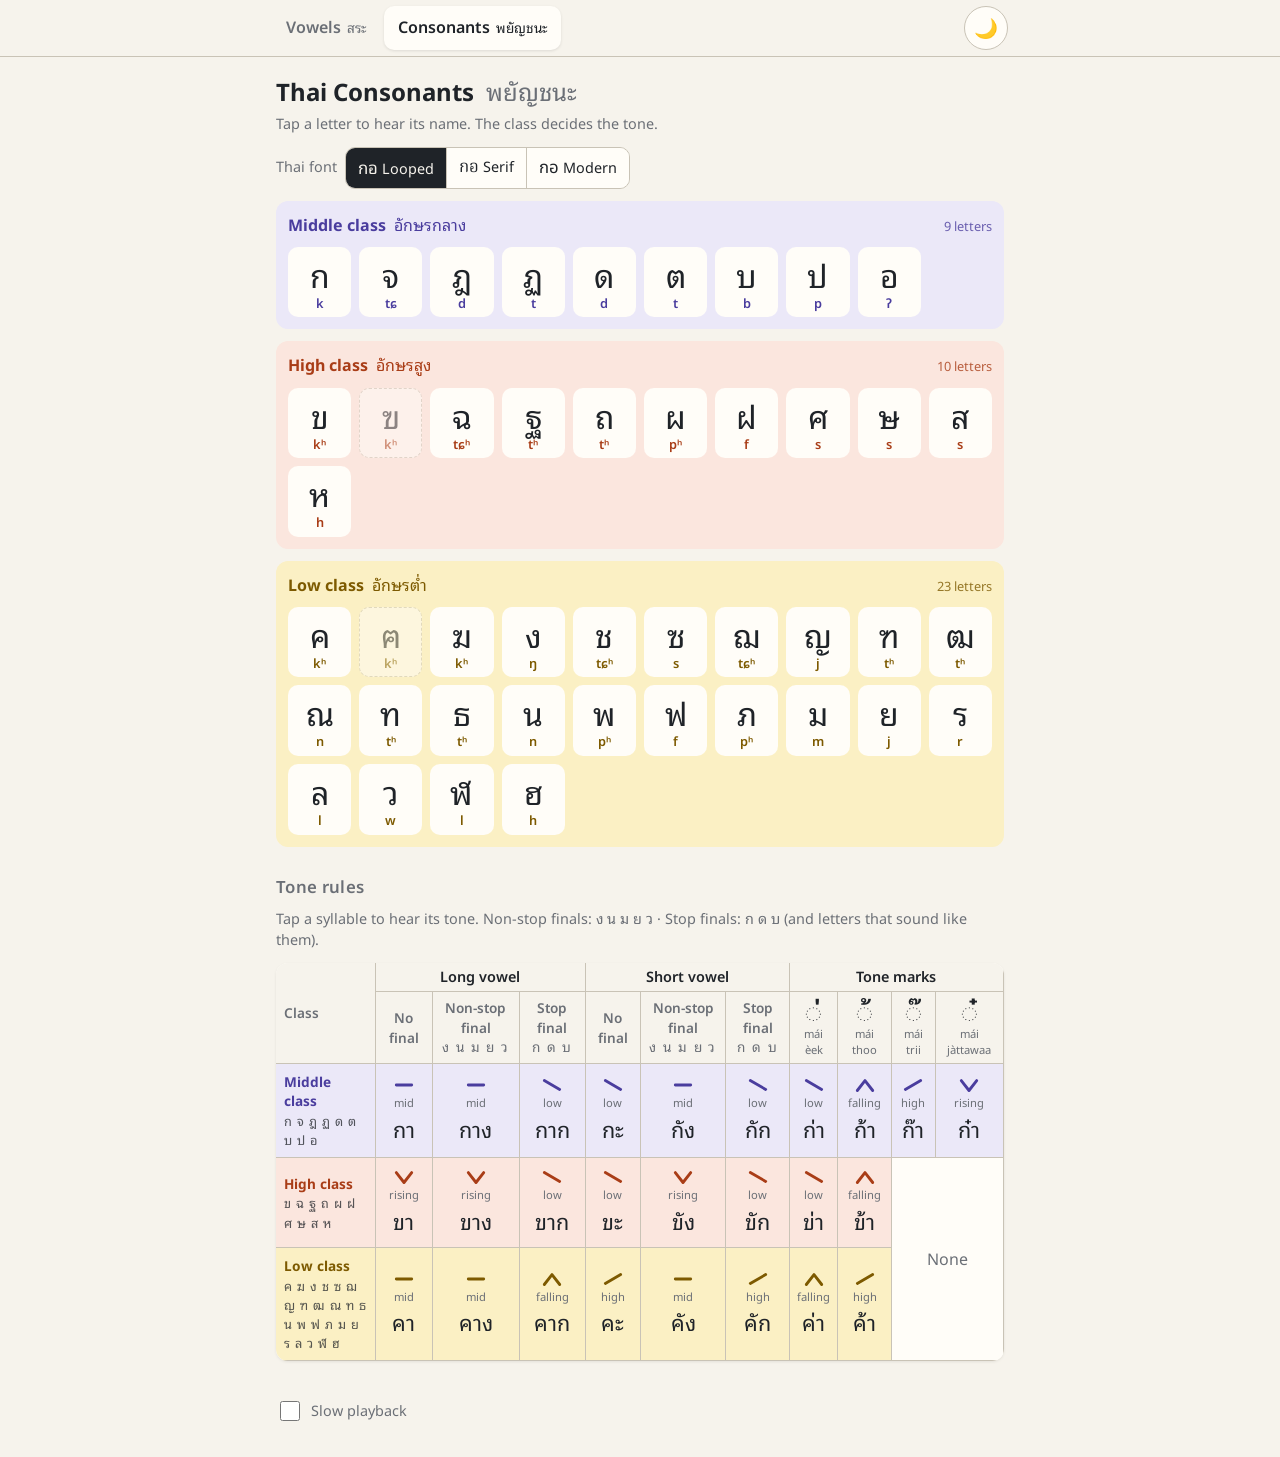
==== consonants.html @ f2b507b1 "Add consonants page with tone rules and a navbar between pages Consonants grouped by class with init" ====
<!doctype html>
<html lang="en">
<head>
  <meta charset="utf-8">
  <meta name="viewport" content="width=device-width, initial-scale=1, viewport-fit=cover">
  <title>Thai Consonants</title>
  <meta name="description" content="Thai consonants by class, with tone rules and audio">
  <meta name="theme-color" content="#f6f3ec" media="(prefers-color-scheme: light)">
  <meta name="theme-color" content="#16181c" media="(prefers-color-scheme: dark)">
  <link rel="manifest" href="manifest.json">
  <link rel="icon" href="icon.svg" type="image/svg+xml">
  <link rel="apple-touch-icon" href="icon.svg">
  <link rel="preconnect" href="https://fonts.googleapis.com">
  <link rel="preconnect" href="https://fonts.gstatic.com" crossorigin>
  <link href="https://fonts.googleapis.com/css2?family=Noto+Sans:wght@400;600&family=Noto+Sans+Thai:wght@400;600&family=Noto+Sans+Thai+Looped:wght@400;600&family=Noto+Serif+Thai:wght@400;600&display=swap" rel="stylesheet">
  <link rel="stylesheet" href="styles.css">
  <script>
    // Apply a saved theme before first paint to avoid a flash.
    try {
      const t = localStorage.getItem('theme'); if (t) document.documentElement.dataset.theme = t;
      const f = localStorage.getItem('thaiFont'); if (f) document.documentElement.dataset.thaiFont = f;
    } catch (e) {}
  </script>
</head>
<body>
  <nav class="topnav" aria-label="Sections">
    <div class="topnav-inner">
      <a class="tab" href="./">Vowels <span class="thai">สระ</span></a>
      <a class="tab" href="consonants.html" aria-current="page">Consonants <span class="thai">พยัญชนะ</span></a>
      <button type="button" id="theme-toggle" class="theme-toggle" aria-label="Toggle dark mode"></button>
    </div>
  </nav>
  <main>
    <header>
      <h1>Thai Consonants <span class="thai">พยัญชนะ</span></h1>
      <p class="hint">Tap a letter to hear its name. The class decides the tone.</p>
      <div class="font-picker">
        <span id="font-label">Thai font</span>
        <div class="segmented" role="group" aria-labelledby="font-label">
          <button type="button" data-font="looped" style="--sample-font: 'Noto Sans Thai Looped'"><span class="sample" lang="th">กอ</span>Looped</button>
          <button type="button" data-font="looped-serif" style="--sample-font: 'Noto Serif Thai'"><span class="sample" lang="th">กอ</span>Serif</button>
          <button type="button" data-font="modern" style="--sample-font: 'Noto Sans Thai'"><span class="sample" lang="th">กอ</span>Modern</button>
        </div>
      </div>
    </header>

    <section aria-labelledby="classes-h">
      <h2 id="classes-h" class="visually-hidden">Consonants by class</h2>
      <div id="classes"></div>
      <div id="letter-detail" class="detail detail-sticky" aria-live="polite" hidden></div>
    </section>

    <section aria-labelledby="tones-h">
      <h2 id="tones-h">Tone rules</h2>
      <p class="hint">Tap a syllable to hear its tone. Non-stop finals: ง น ม ย ว · Stop finals: ก ด บ (and letters that sound like them).</p>
      <div class="table-scroll">
        <table id="tone-table" class="tone-table"></table>
      </div>
      <div id="tone-detail" class="detail detail-sticky" aria-live="polite" hidden></div>
    </section>

    <footer>
      <label class="slow-toggle"><input type="checkbox" id="slow"> Slow playback</label>
    </footer>
  </main>

  <script src="consonants-data.js"></script>
  <script src="common.js"></script>
  <script src="consonants.js"></script>
</body>
</html>
---- styles.css ----
:root {
  --bg: #f6f3ec;
  --surface: #fffdf8;
  --ink: #1f2328;
  --muted: #6b6f76;
  --line: #2b2f36;
  --grid: #c9c3b6;
  --short: #2563eb;
  --short-bg: #eaf0fe;
  --long: #c2410c;
  --long-bg: #fdeee6;
  --focus: #7c3aed;
  --mid-bg: #ebe8f8;
  --mid-ink: #4a3d9e;
  --high-bg: #fbe6de;
  --high-ink: #a93d17;
  --low-bg: #fbf0c4;
  --low-ink: #7d5a00;
  --radius: 12px;
  --thai-font: "Noto Sans Thai Looped";
  color-scheme: light;
}
@media (prefers-color-scheme: dark) {
  :root:not([data-theme="light"]) {
    --bg: #16181c;
    --surface: #1f2228;
    --ink: #e8e6e1;
    --muted: #9aa0a8;
    --line: #d6d2c8;
    --grid: #4a4e56;
    --short: #7aa2ff;
    --short-bg: #1d2a47;
    --long: #ff9a66;
    --long-bg: #45281a;
    --focus: #b794ff;
    --mid-bg: #29254a;
    --mid-ink: #b9afff;
    --high-bg: #44261c;
    --high-ink: #ffa47f;
    --low-bg: #3b3317;
    --low-ink: #f0c94e;
    color-scheme: dark;
  }
}
:root[data-theme="dark"] {
  --bg: #16181c;
  --surface: #1f2228;
  --ink: #e8e6e1;
  --muted: #9aa0a8;
  --line: #d6d2c8;
  --grid: #4a4e56;
  --short: #7aa2ff;
  --short-bg: #1d2a47;
  --long: #ff9a66;
  --long-bg: #45281a;
  --focus: #b794ff;
  --mid-bg: #29254a;
  --mid-ink: #b9afff;
  --high-bg: #44261c;
  --high-ink: #ffa47f;
  --low-bg: #3b3317;
  --low-ink: #f0c94e;
  color-scheme: dark;
}

* { box-sizing: border-box; }

body {
  margin: 0;
  background: var(--bg);
  color: var(--ink);
  font: 16px/1.45 "Noto Sans", var(--thai-font), system-ui, sans-serif;
  -webkit-tap-highlight-color: transparent;
}

main {
  max-width: 760px;
  margin: 0 auto;
  padding: 16px max(16px, env(safe-area-inset-right))
           max(24px, env(safe-area-inset-bottom)) max(16px, env(safe-area-inset-left));
}

.thai, [lang="th"] { font-family: var(--thai-font), "Noto Sans", system-ui, sans-serif; }

/* Thai typeface choice: looped (traditional, circles on letters) or loopless (modern). */
:root[data-thai-font="looped-serif"] { --thai-font: "Noto Serif Thai"; }
:root[data-thai-font="modern"] { --thai-font: "Noto Sans Thai"; }

.font-picker { display: flex; flex-wrap: wrap; align-items: center; gap: 8px; margin: 0 0 12px; font-size: .9rem; color: var(--muted); }
.segmented { display: inline-flex; border: 1.5px solid var(--grid); border-radius: 10px; overflow: hidden; }
.segmented button { border: 0; border-radius: 0; min-height: 40px; padding: 6px 12px; background: var(--surface); font-size: .9rem; }
.segmented button + button { border-left: 1.5px solid var(--grid); }
.segmented button[aria-pressed="true"] { background: var(--ink); color: var(--bg); }
.segmented .sample { font-family: var(--sample-font); font-size: 1.05rem; margin-right: 4px; }

/* Top navigation */
.topnav {
  position: sticky; top: 0; z-index: 10;
  background: var(--bg);
  border-bottom: 1px solid var(--grid);
  padding-top: env(safe-area-inset-top);
}
.topnav-inner {
  max-width: 760px; margin: 0 auto;
  display: flex; align-items: center; gap: 4px;
  padding: 6px max(12px, env(safe-area-inset-right)) 6px max(12px, env(safe-area-inset-left));
}
.tab {
  display: inline-flex; align-items: baseline; gap: 6px;
  min-height: 44px; padding: 10px 14px; border-radius: 10px;
  color: var(--muted); text-decoration: none; font-weight: 600;
}
.tab .thai { font-weight: 400; font-size: .85em; }
.tab:hover { color: var(--ink); }
.tab[aria-current="page"] { color: var(--ink); background: var(--surface); box-shadow: 0 1px 3px rgb(0 0 0 / .1); }
.tab:focus-visible { outline: 3px solid var(--focus); outline-offset: 2px; }
@media (max-width: 420px) { .tab { padding: 10px; } .tab .thai { display: none; } }

h1 { font-size: 1.5rem; margin: 0 0 4px; }
.theme-toggle {
  margin-left: auto; flex: none;
  width: 44px; height: 44px; padding: 0;
  display: grid; place-items: center;
  font-size: 1.2rem; border-radius: 50%;
  background: var(--surface);
}
h1 .thai { color: var(--muted); font-weight: 400; margin-left: 6px; }
h2 { font-size: 1.05rem; margin: 28px 0 10px; color: var(--muted); font-weight: 600; letter-spacing: .02em; }
.hint { margin: 0 0 12px; color: var(--muted); font-size: .9rem; }

.key { display: inline-block; padding: 0 8px; border-radius: 999px; font-size: .8rem; margin-left: 4px; }
.key-short { color: var(--short); border: 1.5px solid var(--short); }
.key-long { color: var(--long); background: var(--long-bg); border: 1.5px solid var(--long); }

/* Chart */
.chart-wrap {
  background: var(--surface);
  border-radius: var(--radius);
  padding: 8px 4px 4px;
  box-shadow: 0 1px 3px rgb(0 0 0 / .08);
}
.axis-labels {
  display: flex; justify-content: space-between;
  padding: 0 7% 0 22%;
  font-size: .72rem; color: var(--muted); text-transform: uppercase; letter-spacing: .08em;
}
#chart { display: block; width: 100%; height: auto; touch-action: manipulation; }
#chart .edge { stroke: var(--line); stroke-width: 2.5; fill: none; stroke-linejoin: round; }
#chart .gridline { stroke: var(--grid); stroke-width: 1.5; }
#chart .dot { fill: var(--line); }
#chart .row-label { fill: var(--muted); font-size: 10px; text-transform: uppercase; letter-spacing: .06em; }

.pill { cursor: pointer; outline: none; }
.pill rect { stroke-width: 1.6; transition: transform .12s; }
.pill text { font-size: 14px; dominant-baseline: central; pointer-events: none; }
.pill .ipa { font-weight: 600; }
.pill.short rect { fill: var(--surface); stroke: var(--short); }
.pill.short text { fill: var(--short); }
.pill.long rect { fill: var(--long-bg); stroke: var(--long); }
.pill.long text { fill: var(--long); }
.pill.selected rect { stroke-width: 3; }
.pill:focus-visible rect { stroke: var(--focus); stroke-width: 3; }
.pill.playing rect { animation: pulse .6s ease-in-out infinite alternate; }
@keyframes pulse { to { opacity: .55; } }

/* Detail card */
.detail {
  margin-top: 14px;
  background: var(--surface);
  border-radius: var(--radius);
  padding: 16px;
  min-height: 132px;
  box-shadow: 0 1px 3px rgb(0 0 0 / .08);
}
.detail-empty { color: var(--muted); margin: 0; }
.detail-head { display: flex; align-items: baseline; gap: 14px; flex-wrap: wrap; }
.detail-thai { font-size: 3rem; line-height: 1.2; font-family: var(--thai-font), sans-serif; }
.detail-ipa { font-size: 1.6rem; font-weight: 600; }
.detail-meta { color: var(--muted); font-size: .9rem; margin: 2px 0 12px; }
.detail.is-short .detail-ipa { color: var(--short); }
.detail.is-long .detail-ipa { color: var(--long); }

.actions { display: flex; flex-wrap: wrap; gap: 8px; }
button {
  font: inherit;
  border: 1.5px solid var(--grid);
  background: var(--bg);
  color: var(--ink);
  border-radius: 10px;
  padding: 10px 14px;
  min-height: 44px;
  cursor: pointer;
}
button:active { transform: scale(.97); }
button:focus-visible { outline: 3px solid var(--focus); outline-offset: 2px; }
button .ex-thai { font-size: 1.15rem; }
button .ex-rom { color: var(--muted); }

/* Diphthong / special cards */
.cards { display: grid; grid-template-columns: repeat(auto-fill, minmax(150px, 1fr)); gap: 10px; }
.card {
  background: var(--surface);
  border-radius: var(--radius);
  padding: 10px;
  box-shadow: 0 1px 3px rgb(0 0 0 / .08);
}
.card-title { font-size: .8rem; color: var(--muted); margin-bottom: 6px; }
.card .chip { display: flex; width: 100%; justify-content: space-between; align-items: center; margin-top: 6px; padding: 8px 12px; }
.chip .ipa { font-weight: 600; }
.chip .thai { font-size: 1.2rem; }
.chip.short { border-color: var(--short); color: var(--short); background: var(--surface); }
.chip.long { border-color: var(--long); color: var(--long); background: var(--long-bg); }
.chip.selected { border-width: 3px; padding: 6.5px 10.5px; }
.chip.playing { animation: pulse .6s ease-in-out infinite alternate; }

footer { margin-top: 28px; color: var(--muted); font-size: .9rem; }
.slow-toggle { display: inline-flex; align-items: center; gap: 8px; min-height: 44px; cursor: pointer; }
.slow-toggle input { width: 20px; height: 20px; }

.visually-hidden { position: absolute; width: 1px; height: 1px; overflow: hidden; clip: rect(0 0 0 0); white-space: nowrap; }

/* ---------- Consonants page ---------- */
.cls-mid { --cls-bg: var(--mid-bg); --cls-ink: var(--mid-ink); }
.cls-high { --cls-bg: var(--high-bg); --cls-ink: var(--high-ink); }
.cls-low { --cls-bg: var(--low-bg); --cls-ink: var(--low-ink); }

.class-block {
  background: var(--cls-bg);
  border-radius: var(--radius);
  padding: 12px;
  margin-bottom: 12px;
}
.class-block h3 { margin: 0 0 10px; font-size: 1rem; color: var(--cls-ink); display: flex; flex-wrap: wrap; align-items: baseline; gap: 8px; }
.class-block h3 .thai { font-weight: 400; }
.class-block .count { margin-left: auto; font-size: .8rem; font-weight: 400; opacity: .8; }
.letters { display: grid; grid-template-columns: repeat(auto-fill, minmax(58px, 1fr)); gap: 8px; }
.letter-tile {
  display: flex; flex-direction: column; align-items: center; gap: 0;
  padding: 6px 4px 4px; background: var(--surface);
  border-color: transparent; color: var(--ink);
}
.letter-tile .glyph { font-size: 2rem; line-height: 1.25; }
.letter-tile .tile-ipa { font-size: .8rem; color: var(--cls-ink); font-weight: 600; }
.letter-tile.obsolete { opacity: .5; border-style: dashed; border-color: var(--grid); }
.letter-tile.selected { border-color: var(--cls-ink); border-width: 3px; padding: 4.5px 2.5px 2.5px; }
.letter-tile.playing, .tone-cell.playing { animation: pulse .6s ease-in-out infinite alternate; }

.detail-sticky {
  position: sticky;
  bottom: max(8px, env(safe-area-inset-bottom));
  z-index: 5;
  min-height: 0;
  margin: 12px 0;
  border-left: 6px solid var(--cls-ink, var(--grid));
  box-shadow: 0 4px 18px rgb(0 0 0 / .18);
}
.detail-name { display: flex; flex-direction: column; font-size: 1.15rem; }
.detail-rom { color: var(--muted); font-size: .9rem; }
.detail-tone { display: inline-flex; align-items: center; gap: 6px; color: var(--cls-ink); font-weight: 600; }
.detail-tone .tone-icon { width: 26px; height: 18px; }
.class-badge {
  display: inline-block; padding: 1px 8px; border-radius: 999px; margin-right: 4px;
  background: var(--cls-bg); color: var(--cls-ink); font-weight: 600; font-size: .85rem;
}

.table-scroll { overflow-x: auto; border-radius: var(--radius); box-shadow: 0 1px 3px rgb(0 0 0 / .08); }
.tone-table { border-collapse: separate; border-spacing: 0; width: 100%; min-width: 700px; background: var(--surface); font-size: .85rem; }
.tone-table th, .tone-table td { border-right: 1px solid var(--grid); border-bottom: 1px solid var(--grid); padding: 4px; text-align: center; vertical-align: middle; }
.tone-table thead th { background: var(--bg); color: var(--muted); font-weight: 600; }
.tone-table .group { color: var(--ink); font-size: .9rem; }
.tone-table .col .sub { display: block; font-weight: 400; letter-spacing: .1em; }
.tone-table .col.mark span[lang] { font-size: 1.6rem; line-height: 1.1; color: var(--ink); }
.tone-table .col.mark .sub { letter-spacing: 0; font-size: .7rem; }
.tone-letters { margin-left: .2em; }
.tone-table .corner, .tone-table .row-head {
  position: sticky; left: 0; z-index: 1;
  width: 100px; min-width: 100px; text-align: left; padding: 8px;
}
.tone-table .corner { background: var(--bg); }
.tone-table tbody tr td, .tone-table tbody .row-head { background: var(--cls-bg); }
.tone-table .row-head { color: var(--cls-ink); }
.row-letters { display: block; font-weight: 400; font-size: .8rem; line-height: 1.5; color: var(--ink); opacity: .75; word-spacing: 2px; }
.tone-cell {
  width: 100%; display: flex; flex-direction: column; align-items: center; gap: 2px;
  padding: 6px 2px; background: transparent; border-color: transparent; color: var(--ink);
}
.tone-cell:hover { background: var(--surface); }
.tone-cell.selected { background: var(--surface); border-color: var(--cls-ink); border-width: 3px; padding: 4.5px 0.5px; }
.tone-icon { width: 22px; height: 16px; fill: none; stroke: currentColor; stroke-width: 2.6; stroke-linecap: round; stroke-linejoin: round; }
.tone-cell .tone-icon { color: var(--cls-ink); }
.tone-name { font-size: .7rem; color: var(--muted); }
.tone-cell .syl { font-size: 1.35rem; line-height: 1.4; }
.tone-table td.none { background: var(--surface); color: var(--muted); font-size: 1rem; }
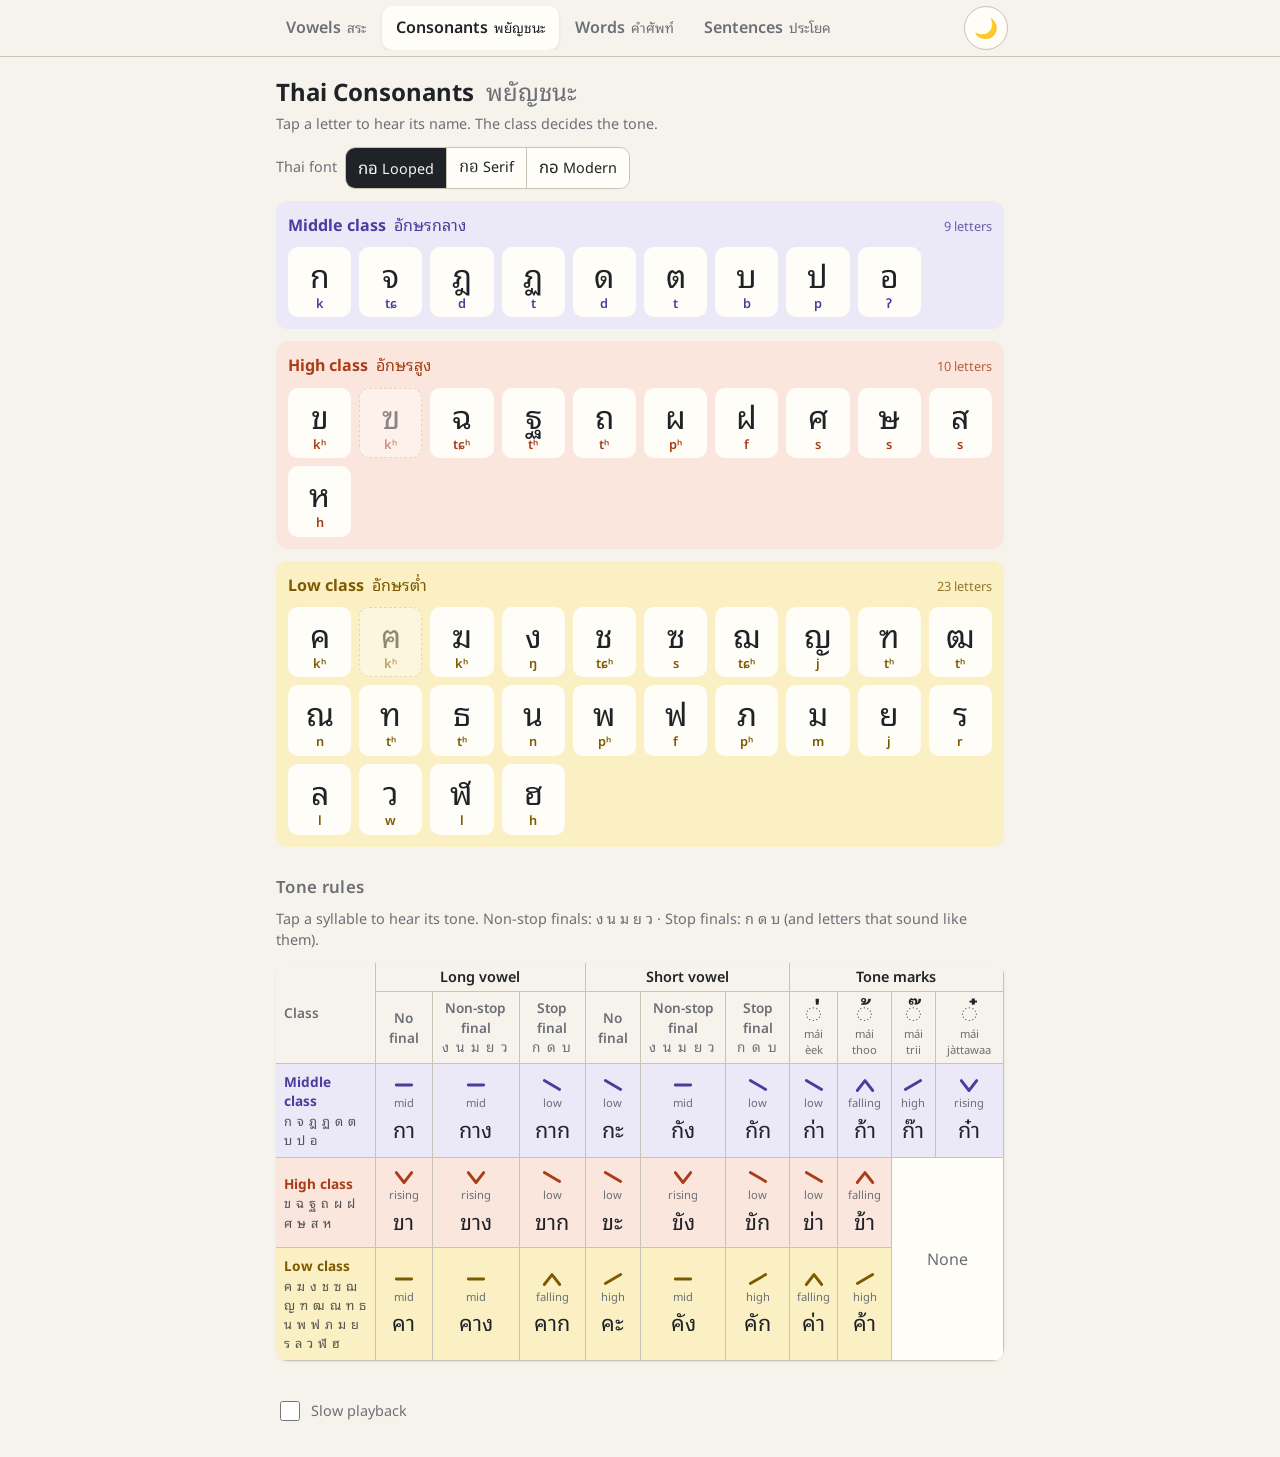
==== commit 1c4035da: "Add spaced-repetition word quiz and sentence translation pages Typed answers in both directions over" ====
--- a/consonants.html
+++ b/consonants.html
@@ -25,8 +25,12 @@
 <body>
   <nav class="topnav" aria-label="Sections">
     <div class="topnav-inner">
-      <a class="tab" href="./">Vowels <span class="thai">สระ</span></a>
-      <a class="tab" href="consonants.html" aria-current="page">Consonants <span class="thai">พยัญชนะ</span></a>
+      <div class="tabs">
+        <a class="tab" href="./">Vowels <span class="thai">สระ</span></a>
+        <a class="tab" href="consonants.html" aria-current="page">Consonants <span class="thai">พยัญชนะ</span></a>
+        <a class="tab" href="words.html">Words <span class="thai">คำศัพท์</span></a>
+        <a class="tab" href="sentences.html">Sentences <span class="thai">ประโยค</span></a>
+      </div>
       <button type="button" id="theme-toggle" class="theme-toggle" aria-label="Toggle dark mode"></button>
     </div>
   </nav>
--- a/styles.css
+++ b/styles.css
@@ -16,6 +16,10 @@
   --high-ink: #a93d17;
   --low-bg: #fbf0c4;
   --low-ink: #7d5a00;
+  --ok: #15803d;
+  --ok-bg: #e7f6ec;
+  --bad: #b91c1c;
+  --bad-bg: #fdecec;
   --radius: 12px;
   --thai-font: "Noto Sans Thai Looped";
   color-scheme: light;
@@ -39,6 +43,10 @@
     --high-ink: #ffa47f;
     --low-bg: #3b3317;
     --low-ink: #f0c94e;
+    --ok: #5ad48a;
+    --ok-bg: #173324;
+    --bad: #ff8a8a;
+    --bad-bg: #3d1d1d;
     color-scheme: dark;
   }
 }
@@ -60,6 +68,10 @@
   --high-ink: #ffa47f;
   --low-bg: #3b3317;
   --low-ink: #f0c94e;
+  --ok: #5ad48a;
+  --ok-bg: #173324;
+  --bad: #ff8a8a;
+  --bad-bg: #3d1d1d;
   color-scheme: dark;
 }
 
@@ -114,7 +126,14 @@
 .tab:hover { color: var(--ink); }
 .tab[aria-current="page"] { color: var(--ink); background: var(--surface); box-shadow: 0 1px 3px rgb(0 0 0 / .1); }
 .tab:focus-visible { outline: 3px solid var(--focus); outline-offset: 2px; }
-@media (max-width: 420px) { .tab { padding: 10px; } .tab .thai { display: none; } }
+.tabs {
+  display: flex; gap: 2px; min-width: 0;
+  overflow-x: auto; scrollbar-width: none;
+}
+.tabs::-webkit-scrollbar { display: none; }
+.tab { flex: none; }
+@media (max-width: 640px) { .tab .thai { display: none; } }
+@media (max-width: 440px) { .tab { padding: 10px 7px; font-size: .86rem; } .topnav-inner { gap: 0; } }
 
 h1 { font-size: 1.5rem; margin: 0 0 4px; }
 .theme-toggle {
@@ -291,3 +310,112 @@
 .tone-name { font-size: .7rem; color: var(--muted); }
 .tone-cell .syl { font-size: 1.35rem; line-height: 1.4; }
 .tone-table td.none { background: var(--surface); color: var(--muted); font-size: 1rem; }
+
+/* ---------- Quiz pages ---------- */
+button.primary { background: var(--ink); color: var(--bg); border-color: var(--ink); font-weight: 600; }
+button.danger { background: var(--bad-bg); color: var(--bad); border-color: var(--bad); }
+button:disabled { opacity: .45; cursor: default; }
+.muted { color: var(--muted); }
+
+.quiz-toolbar { display: flex; flex-wrap: wrap; gap: 10px 16px; align-items: center; margin-bottom: 12px; }
+.new-limit { display: inline-flex; align-items: center; gap: 8px; font-size: .9rem; color: var(--muted); }
+.new-limit select {
+  font: inherit; color: var(--ink); background: var(--surface);
+  border: 1.5px solid var(--grid); border-radius: 8px; padding: 6px 8px; min-height: 40px;
+}
+
+.quiz-stats { display: flex; gap: 10px; margin-bottom: 12px; }
+.stat {
+  flex: 1; background: var(--surface); border-radius: var(--radius); padding: 8px 12px;
+  box-shadow: 0 1px 3px rgb(0 0 0 / .08); display: flex; flex-direction: column;
+}
+.stat-num { font-size: 1.4rem; font-weight: 600; line-height: 1.2; }
+.stat-num small { font-size: .8rem; color: var(--muted); font-weight: 400; }
+.stat-label { font-size: .75rem; color: var(--muted); text-transform: uppercase; letter-spacing: .06em; }
+
+.quiz-card {
+  background: var(--surface); border-radius: var(--radius); padding: 16px;
+  box-shadow: 0 1px 3px rgb(0 0 0 / .08); min-height: 220px;
+}
+.qc-top { display: flex; align-items: center; gap: 8px; font-size: .85rem; color: var(--muted); margin-bottom: 10px; }
+.qc-left { margin-left: auto; }
+.badge { display: inline-block; padding: 1px 8px; border-radius: 999px; font-size: .75rem; font-weight: 600; background: var(--bg); color: var(--muted); }
+.badge-new { background: var(--short-bg); color: var(--short); }
+.badge-learning { background: var(--long-bg); color: var(--long); }
+.badge-review { background: var(--ok-bg); color: var(--ok); }
+
+.qc-prompt { display: flex; align-items: center; gap: 10px; flex-wrap: wrap; margin: 4px 0 14px; }
+.prompt-thai { font-size: 2.6rem; line-height: 1.3; }
+.prompt-sentence { font-size: 1.9rem; }
+.prompt-en { font-size: 1.6rem; font-weight: 600; line-height: 1.3; }
+.prompt-note { width: 100%; color: var(--muted); font-size: .9rem; }
+.play-btn { min-height: 40px; padding: 4px 10px; font-size: 1.1rem; background: var(--bg); }
+
+.qc-study { background: var(--short-bg); border-radius: 10px; padding: 10px 12px; margin-bottom: 12px; }
+.qc-study-label { font-size: .8rem; color: var(--short); font-weight: 600; margin-bottom: 4px; }
+
+.qc-form { display: flex; gap: 8px; }
+.qc-input {
+  flex: 1; min-width: 0; font: inherit; font-size: 1.2rem;
+  padding: 10px 12px; min-height: 48px; border-radius: 10px;
+  border: 1.5px solid var(--grid); background: var(--bg); color: var(--ink);
+}
+.qc-input[lang="th"] { font-family: var(--thai-font), "Noto Sans", sans-serif; }
+.qc-input:focus { outline: 3px solid var(--focus); outline-offset: 1px; }
+.qc-input[readonly] { opacity: .8; }
+
+.qc-hints { display: flex; flex-wrap: wrap; gap: 6px; margin-top: 10px; }
+.hint-btn { min-height: 38px; padding: 6px 12px; font-size: .88rem; background: var(--surface); }
+.hint-btn.used { border-color: var(--long); color: var(--long); }
+.qc-hint-out:not(:empty) { margin-top: 10px; padding: 10px 12px; border-radius: 10px; background: var(--bg); }
+.hint-rom { font-size: 1.15rem; font-weight: 600; }
+.hint-letters { font-size: 1.3rem; letter-spacing: .05em; white-space: pre-wrap; }
+
+.word-bank { display: flex; flex-wrap: wrap; gap: 6px; }
+.bank-chip { min-height: 44px; padding: 6px 14px; font-size: 1.25rem; background: var(--surface); }
+.bank-clear { font-size: .85rem; color: var(--muted); }
+
+.qc-feedback { margin-top: 14px; padding: 12px 14px; border-radius: 10px; border-left: 6px solid; }
+.qc-feedback.ok { background: var(--ok-bg); border-color: var(--ok); }
+.qc-feedback.bad { background: var(--bad-bg); border-color: var(--bad); }
+.fb-head { font-weight: 600; font-size: 1.1rem; display: flex; flex-wrap: wrap; gap: 4px 10px; align-items: baseline; }
+.ok .fb-head { color: var(--ok); }
+.bad .fb-head { color: var(--bad); }
+.fb-note { font-weight: 400; font-size: .88rem; color: var(--muted); }
+.fb-yours { font-size: .9rem; color: var(--muted); margin-top: 4px; }
+.fb-answer { margin: 8px 0 12px; }
+
+.ans { display: flex; flex-wrap: wrap; align-items: center; gap: 4px 12px; }
+.ans-thai { font-size: 1.9rem; line-height: 1.3; }
+.ans-sentence { font-size: 1.5rem; }
+.ans-rom { color: var(--muted); font-size: 1rem; }
+.ans-en { width: 100%; font-weight: 600; }
+.ans-alt { display: block; font-weight: 400; font-size: .85rem; color: var(--muted); }
+
+.gloss { display: flex; flex-wrap: wrap; gap: 6px; margin-top: 8px; }
+.gloss-chunk {
+  display: inline-flex; flex-direction: column; align-items: center;
+  padding: 4px 10px; border-radius: 8px; background: var(--surface); border: 1px solid var(--grid);
+}
+.gloss-thai { font-size: 1.2rem; }
+.gloss-rom { font-size: .75rem; color: var(--muted); }
+.gloss-en { font-size: .8rem; font-weight: 600; }
+
+.qc-done { text-align: center; padding: 20px 0; }
+.done-title { font-size: 1.4rem; font-weight: 600; margin-bottom: 6px; }
+.qc-done .actions { justify-content: center; margin-top: 12px; }
+
+.quiz-list { margin-top: 20px; }
+.quiz-list summary { cursor: pointer; font-weight: 600; color: var(--muted); padding: 10px 0; min-height: 44px; }
+.quiz-list table { width: 100%; border-collapse: collapse; background: var(--surface); font-size: .9rem; }
+.quiz-list th, .quiz-list td { text-align: left; padding: 6px 8px; border-bottom: 1px solid var(--grid); white-space: nowrap; }
+.quiz-list th { font-size: .75rem; color: var(--muted); text-transform: uppercase; letter-spacing: .05em; }
+.list-play { min-height: 36px; padding: 2px 10px; font-size: 1.15rem; background: var(--bg); }
+.st { display: inline-block; padding: 1px 8px; border-radius: 999px; font-size: .75rem; }
+.st-new { color: var(--muted); border: 1px dashed var(--grid); }
+.st-learning { background: var(--long-bg); color: var(--long); }
+.st-weak { background: var(--high-bg); color: var(--high-ink); }
+.st-ok { background: var(--low-bg); color: var(--low-ink); }
+.st-strong { background: var(--ok-bg); color: var(--ok); }
+
+.backup .actions { margin-top: 4px; }
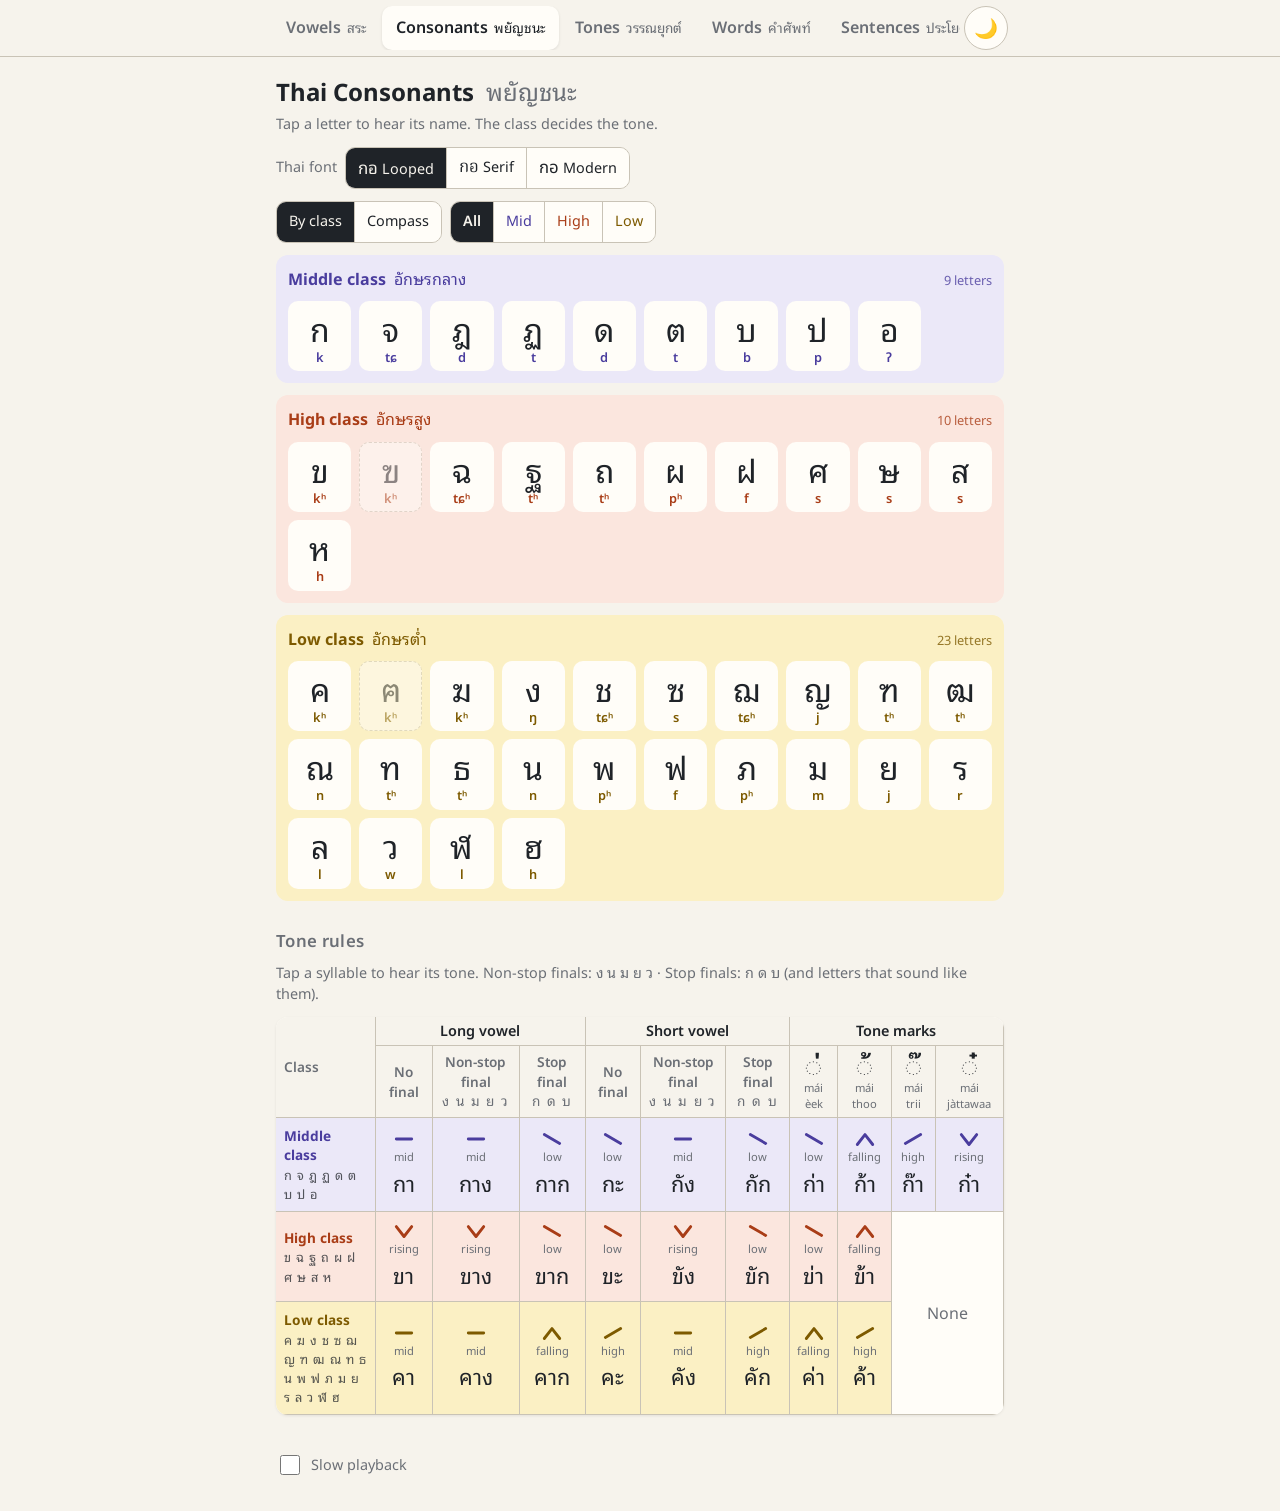
==== commit 551b8669: "Add consonant compass, vowel matrix and letter memory aids - Consonants page: a Compass layout (Stua" ====
--- a/consonants.html
+++ b/consonants.html
@@ -28,6 +28,7 @@
       <div class="tabs">
         <a class="tab" href="./">Vowels <span class="thai">สระ</span></a>
         <a class="tab" href="consonants.html" aria-current="page">Consonants <span class="thai">พยัญชนะ</span></a>
+        <a class="tab" href="tones.html">Tones <span class="thai">วรรณยุกต์</span></a>
         <a class="tab" href="words.html">Words <span class="thai">คำศัพท์</span></a>
         <a class="tab" href="sentences.html">Sentences <span class="thai">ประโยค</span></a>
       </div>
@@ -49,8 +50,23 @@
     </header>
 
     <section aria-labelledby="classes-h">
-      <h2 id="classes-h" class="visually-hidden">Consonants by class</h2>
+      <h2 id="classes-h" class="visually-hidden">Consonants</h2>
+      <div class="view-bar">
+        <div class="segmented" role="group" aria-label="Layout">
+          <button type="button" data-view="classes">By class</button>
+          <button type="button" data-view="compass">Compass</button>
+        </div>
+        <div class="segmented" id="class-filter" role="group" aria-label="Show class">
+          <button type="button" data-cls="all">All</button>
+          <button type="button" data-cls="mid" class="cls-mid">Mid</button>
+          <button type="button" data-cls="high" class="cls-high">High</button>
+          <button type="button" data-cls="low" class="cls-low">Low</button>
+        </div>
+      </div>
       <div id="classes"></div>
+      <div id="compass" hidden>
+        <p class="hint">Stuart Jay Raj's consonant compass: rows are where in the mouth the sound is made, columns the kind of sound. Colour shows the class.</p>
+      </div>
       <div id="letter-detail" class="detail detail-sticky" aria-live="polite" hidden></div>
     </section>
 
--- a/styles.css
+++ b/styles.css
@@ -20,6 +20,7 @@
   --ok-bg: #e7f6ec;
   --bad: #b91c1c;
   --bad-bg: #fdecec;
+  --rising: #a21caf;
   --radius: 12px;
   --thai-font: "Noto Sans Thai Looped";
   color-scheme: light;
@@ -47,6 +48,7 @@
     --ok-bg: #173324;
     --bad: #ff8a8a;
     --bad-bg: #3d1d1d;
+  --rising: #e879f9;
     color-scheme: dark;
   }
 }
@@ -72,6 +74,7 @@
   --ok-bg: #173324;
   --bad: #ff8a8a;
   --bad-bg: #3d1d1d;
+  --rising: #e879f9;
   color-scheme: dark;
 }
 
@@ -232,7 +235,7 @@
 .chip.selected { border-width: 3px; padding: 6.5px 10.5px; }
 .chip.playing { animation: pulse .6s ease-in-out infinite alternate; }
 
-footer { margin-top: 28px; color: var(--muted); font-size: .9rem; }
+footer { margin-top: 28px; color: var(--muted); font-size: .9rem; display: flex; flex-wrap: wrap; gap: 0 24px; }
 .slow-toggle { display: inline-flex; align-items: center; gap: 8px; min-height: 44px; cursor: pointer; }
 .slow-toggle input { width: 20px; height: 20px; }
 
@@ -351,8 +354,10 @@
 .prompt-note { width: 100%; color: var(--muted); font-size: .9rem; }
 .play-btn { min-height: 40px; padding: 4px 10px; font-size: 1.1rem; background: var(--bg); }
 
-.qc-study { background: var(--short-bg); border-radius: 10px; padding: 10px 12px; margin-bottom: 12px; }
-.qc-study-label { font-size: .8rem; color: var(--short); font-weight: 600; margin-bottom: 4px; }
+.qc-new { background: var(--short-bg); color: var(--ink); border-radius: 10px; padding: 8px 12px; margin-bottom: 12px; font-size: .9rem; }
+.review-link { color: var(--short); font-weight: 600; white-space: nowrap; }
+.quiz-list tr.review-hl td { background: var(--short-bg); }
+.quiz-list tr.review-hl td:first-child { box-shadow: inset 4px 0 0 var(--short); }
 
 .qc-form { display: flex; gap: 8px; }
 .qc-input {
@@ -419,3 +424,119 @@
 .st-strong { background: var(--ok-bg); color: var(--ok); }
 
 .backup .actions { margin-top: 4px; }
+
+/* ---------- Tones page ---------- */
+.tone-mid { --tone: var(--muted); }
+.tone-low { --tone: var(--short); }
+.tone-falling { --tone: var(--long); }
+.tone-high { --tone: var(--ok); }
+.tone-rising { --tone: var(--rising); }
+
+.contour-wrap {
+  background: var(--surface); border-radius: var(--radius); padding: 8px;
+  box-shadow: 0 1px 3px rgb(0 0 0 / .08);
+}
+#contours { display: block; width: 100%; max-width: 520px; height: auto; margin: 0 auto; }
+#contours .gridline { stroke: var(--grid); stroke-width: 1; stroke-dasharray: 3 4; }
+#contours .level { fill: var(--muted); font-size: 11px; text-anchor: middle; dominant-baseline: central; }
+#contours .axis { fill: var(--muted); font-size: 10px; text-transform: uppercase; letter-spacing: .06em; }
+#contours .contour {
+  fill: none; stroke: var(--tone); stroke-width: 4; stroke-linecap: round; stroke-linejoin: round;
+  transition: opacity .15s, stroke-width .15s;
+}
+#contours .contour.dim { opacity: .18; }
+#contours .contour.playing { stroke-width: 7; animation: pulse .6s ease-in-out infinite alternate; }
+#contours .contour-label { fill: var(--tone); font-size: 12px; font-weight: 600; dominant-baseline: central; }
+
+.tone-cards { display: grid; grid-template-columns: repeat(auto-fill, minmax(220px, 1fr)); gap: 10px; margin-top: 10px; }
+.tone-card {
+  background: var(--surface); border-radius: var(--radius); padding: 12px;
+  border-top: 5px solid var(--tone); box-shadow: 0 1px 3px rgb(0 0 0 / .08);
+}
+.tc-head { display: flex; align-items: center; gap: 8px; color: var(--tone); font-size: 1.1rem; }
+.tc-head .tone-icon { width: 28px; height: 20px; }
+.tc-chao { margin-left: auto; font-size: .85rem; color: var(--muted); }
+.tc-how { margin: 6px 0 2px; }
+.tc-tip { margin: 0 0 10px; color: var(--muted); font-size: .88rem; }
+.tone-card .actions button { width: 100%; text-align: left; }
+.tone-card button.playing { animation: pulse .6s ease-in-out infinite alternate; }
+
+.tone-set, .twister {
+  background: var(--surface); border-radius: var(--radius); padding: 12px; margin-bottom: 10px;
+  box-shadow: 0 1px 3px rgb(0 0 0 / .08);
+}
+.ts-head { display: flex; flex-wrap: wrap; align-items: center; gap: 4px 10px; margin-bottom: 10px; }
+.ts-head .muted { font-size: .88rem; }
+.ts-play { margin-left: auto; min-height: 40px; padding: 6px 12px; }
+.ts-words { display: grid; grid-template-columns: repeat(5, minmax(0, 1fr)); gap: 6px; }
+.word-tile {
+  display: flex; flex-direction: column; align-items: center; gap: 1px;
+  padding: 8px 2px; border-radius: 10px; min-width: 0;
+  background: var(--bg); border: 1.5px solid var(--grid); border-top: 4px solid var(--tone); color: var(--ink);
+}
+.word-tile .tone-icon { color: var(--tone); }
+.wt-thai { font-size: 1.6rem; line-height: 1.3; }
+.wt-rom { font-size: .85rem; color: var(--tone); font-weight: 600; }
+.wt-en { font-size: .75rem; color: var(--muted); text-align: center; overflow-wrap: anywhere; }
+.word-tile.empty { opacity: .45; border-style: dashed; }
+.word-tile.selected, .word-tile.playing, .mark-card.playing, .twister.playing { animation: pulse .6s ease-in-out infinite alternate; }
+@media (max-width: 440px) { .wt-thai { font-size: 1.3rem; } .wt-en { font-size: .68rem; } }
+
+.tw-words { display: flex; flex-wrap: wrap; gap: 6px 14px; }
+.tw-word { display: inline-flex; flex-direction: column; align-items: center; }
+.tw-word .tone-icon { color: var(--tone); }
+.tw-word [lang="th"] { font-size: 1.6rem; line-height: 1.3; }
+
+.mark-cards { display: grid; grid-template-columns: repeat(4, minmax(0, 1fr)); gap: 8px; margin-bottom: 12px; }
+.mark-card {
+  display: flex; flex-direction: column; align-items: center; gap: 0;
+  padding: 8px 4px; background: var(--surface); border-color: transparent;
+  box-shadow: 0 1px 3px rgb(0 0 0 / .08);
+}
+.mark-glyph { font-size: 2.4rem; line-height: 1.3; }
+.mark-name { font-size: 1.05rem; }
+.mark-card .wt-rom { color: var(--muted); font-weight: 400; font-size: .78rem; }
+@media (max-width: 440px) { .mark-cards { grid-template-columns: repeat(2, minmax(0, 1fr)); } }
+.mark-table { min-width: 0; }
+.mark-table .tone-cell .tone-icon { color: var(--tone); }
+.mark-table .tone-cell .tone-name { color: var(--tone); font-weight: 600; }
+.tone-notes { margin: 12px 0 0; padding-left: 20px; font-size: .9rem; }
+.tone-notes li { margin-bottom: 6px; }
+.tone-notes a { color: var(--short); }
+
+/* Consonant layout switch, class filter and compass */
+.view-bar { display: flex; flex-wrap: wrap; gap: 8px; margin-bottom: 12px; }
+#class-filter .cls-mid, #class-filter .cls-high, #class-filter .cls-low { color: var(--cls-ink); }
+#class-filter button[aria-pressed="true"] { background: var(--cls-bg, var(--ink)); color: var(--cls-ink, var(--bg)); font-weight: 600; }
+[data-filter="mid"] .class-block:not(.cls-mid),
+[data-filter="high"] .class-block:not(.cls-high),
+[data-filter="low"] .class-block:not(.cls-low) { display: none; }
+[data-filter="mid"] .compass-table .letter-tile:not(.cls-mid),
+[data-filter="high"] .compass-table .letter-tile:not(.cls-high),
+[data-filter="low"] .compass-table .letter-tile:not(.cls-low) { opacity: .15; }
+
+.compass-scroll { margin-bottom: 12px; }
+.compass-table { border-collapse: separate; border-spacing: 0; width: 100%; min-width: 560px; background: var(--surface); font-size: .85rem; }
+.compass-table th, .compass-table td { border-right: 1px solid var(--grid); border-bottom: 1px solid var(--grid); padding: 4px; text-align: center; vertical-align: middle; }
+.compass-table thead th { background: var(--bg); color: var(--muted); font-weight: 600; }
+.compass-table .corner, .compass-table .row-head {
+  position: sticky; left: 0; z-index: 1;
+  width: 92px; min-width: 92px; text-align: left; padding: 8px; background: var(--bg); color: var(--muted);
+}
+.compass-table td { min-width: 80px; }
+.compass-table .letter-tile { display: inline-flex; width: 56px; margin: 2px; background: var(--cls-bg); }
+
+/* Letter keyword picture and memory aid */
+.detail-pic { font-size: 2.6rem; line-height: 1; }
+.shape { margin: 0 0 12px; font-size: .95rem; display: flex; flex-direction: column; gap: 6px; }
+.shape-label { font-size: .75rem; color: var(--muted); text-transform: uppercase; letter-spacing: .06em; }
+.shape textarea { font: inherit; width: 100%; padding: 8px; border: 1.5px solid var(--grid); border-radius: 10px; background: var(--bg); color: var(--ink); resize: vertical; }
+.shape-tools { display: flex; gap: 6px; }
+button.small { min-height: 36px; padding: 4px 12px; font-size: .85rem; }
+
+/* Vowel matrix */
+.vowel-matrix { border-collapse: separate; border-spacing: 0; width: 100%; background: var(--surface); }
+.vowel-matrix th, .vowel-matrix td { border-bottom: 1px solid var(--grid); padding: 6px 8px; text-align: left; vertical-align: middle; }
+.vowel-matrix thead th { background: var(--bg); color: var(--muted); font-weight: 600; font-size: .85rem; }
+.vowel-matrix .row-head { color: var(--muted); font-size: .85rem; font-weight: 600; width: 30%; border-right: 1px solid var(--grid); }
+.vowel-matrix .chip { display: flex; width: 100%; justify-content: space-between; align-items: center; padding: 8px 12px; }
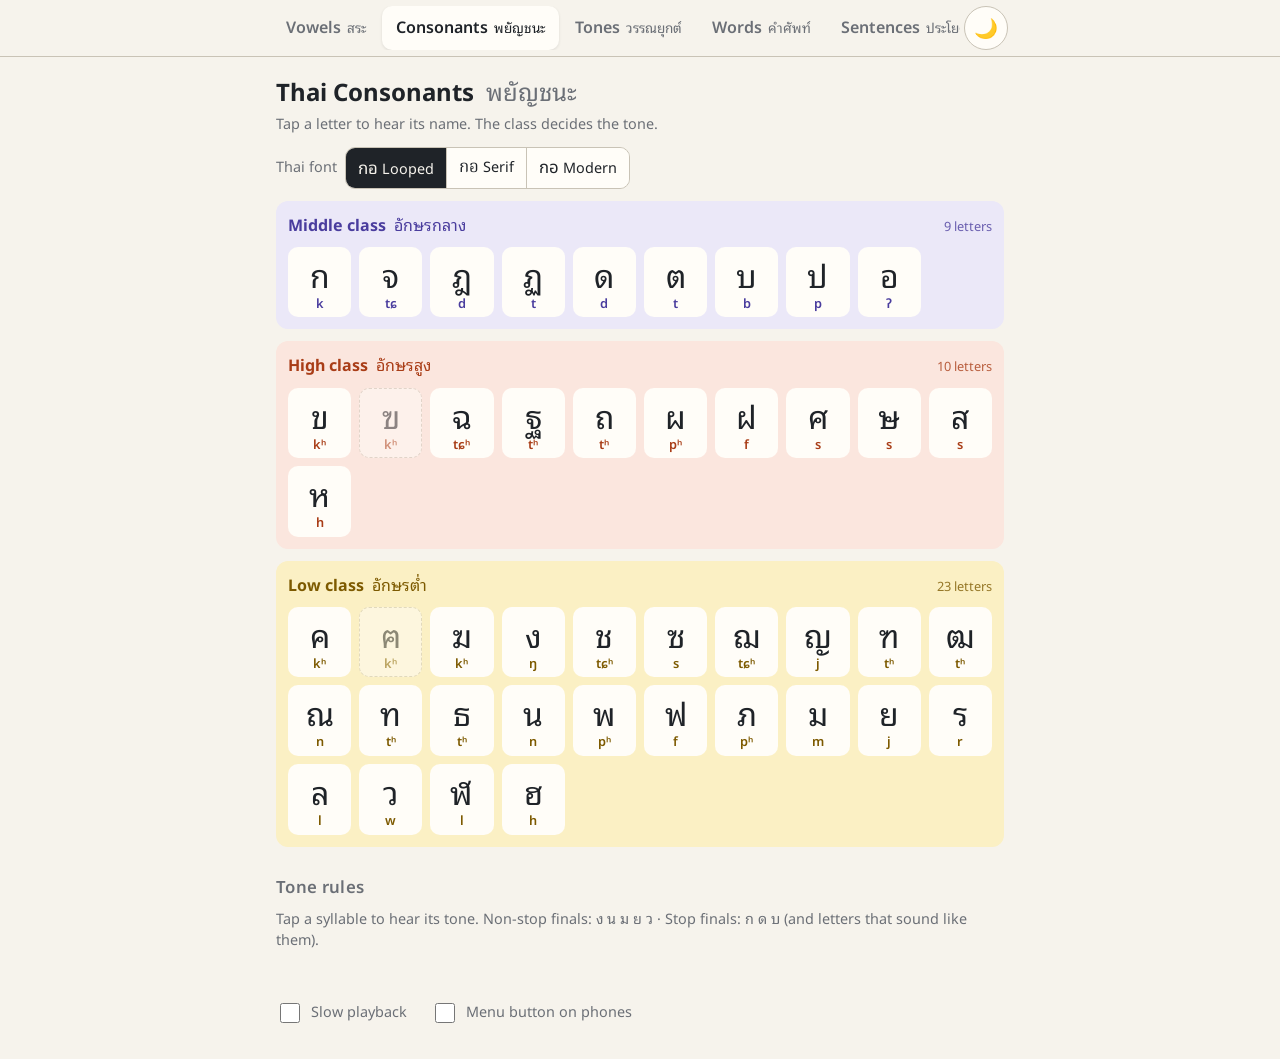
==== commit 2c6275e4: "Add a Progress page with charts and an opt-in phone menu button Progress (progress.html): learned / " ====
--- a/consonants.html
+++ b/consonants.html
@@ -19,18 +19,21 @@
     try {
       const t = localStorage.getItem('theme'); if (t) document.documentElement.dataset.theme = t;
       const f = localStorage.getItem('thaiFont'); if (f) document.documentElement.dataset.thaiFont = f;
+      if (localStorage.getItem('navMenu') === 'on') document.documentElement.dataset.navMenu = 'on';
     } catch (e) {}
   </script>
 </head>
 <body>
   <nav class="topnav" aria-label="Sections">
     <div class="topnav-inner">
-      <div class="tabs">
+      <button type="button" id="nav-menu-btn" class="nav-menu-btn" aria-expanded="false" aria-controls="nav-tabs" aria-label="Menu"></button>
+      <div class="tabs" id="nav-tabs">
         <a class="tab" href="./">Vowels <span class="thai">สระ</span></a>
         <a class="tab" href="consonants.html" aria-current="page">Consonants <span class="thai">พยัญชนะ</span></a>
         <a class="tab" href="tones.html">Tones <span class="thai">วรรณยุกต์</span></a>
         <a class="tab" href="words.html">Words <span class="thai">คำศัพท์</span></a>
         <a class="tab" href="sentences.html">Sentences <span class="thai">ประโยค</span></a>
+        <a class="tab" href="progress.html">Progress <span class="thai">ความคืบหน้า</span></a>
       </div>
       <button type="button" id="theme-toggle" class="theme-toggle" aria-label="Toggle dark mode"></button>
     </div>
@@ -50,23 +53,8 @@
     </header>
 
     <section aria-labelledby="classes-h">
-      <h2 id="classes-h" class="visually-hidden">Consonants</h2>
-      <div class="view-bar">
-        <div class="segmented" role="group" aria-label="Layout">
-          <button type="button" data-view="classes">By class</button>
-          <button type="button" data-view="compass">Compass</button>
-        </div>
-        <div class="segmented" id="class-filter" role="group" aria-label="Show class">
-          <button type="button" data-cls="all">All</button>
-          <button type="button" data-cls="mid" class="cls-mid">Mid</button>
-          <button type="button" data-cls="high" class="cls-high">High</button>
-          <button type="button" data-cls="low" class="cls-low">Low</button>
-        </div>
-      </div>
+      <h2 id="classes-h" class="visually-hidden">Consonants by class</h2>
       <div id="classes"></div>
-      <div id="compass" hidden>
-        <p class="hint">Stuart Jay Raj's consonant compass: rows are where in the mouth the sound is made, columns the kind of sound. Colour shows the class.</p>
-      </div>
       <div id="letter-detail" class="detail detail-sticky" aria-live="polite" hidden></div>
     </section>
 
@@ -81,6 +69,7 @@
 
     <footer>
       <label class="slow-toggle"><input type="checkbox" id="slow"> Slow playback</label>
+      <label class="slow-toggle"><input type="checkbox" id="nav-menu-pref"> Menu button on phones</label>
     </footer>
   </main>
 
--- a/styles.css
+++ b/styles.css
@@ -21,6 +21,9 @@
   --bad: #b91c1c;
   --bad-bg: #fdecec;
   --rising: #a21caf;
+  /* Chart series (validated for colour-blind separation on each surface) */
+  --c-words: #2a78d6; --c-sentences: #c2410c;
+  --c-right: #2a78d6; --c-hint: #eda100; --c-wrong: #e34948;
   --radius: 12px;
   --thai-font: "Noto Sans Thai Looped";
   color-scheme: light;
@@ -49,6 +52,8 @@
     --bad: #ff8a8a;
     --bad-bg: #3d1d1d;
   --rising: #e879f9;
+  --c-words: #3987e5; --c-sentences: #d95926;
+  --c-right: #3987e5; --c-hint: #c98500; --c-wrong: #d03b3b;
     color-scheme: dark;
   }
 }
@@ -75,6 +80,8 @@
   --bad: #ff8a8a;
   --bad-bg: #3d1d1d;
   --rising: #e879f9;
+  --c-words: #3987e5; --c-sentences: #d95926;
+  --c-right: #3987e5; --c-hint: #c98500; --c-wrong: #d03b3b;
   color-scheme: dark;
 }
 
@@ -137,6 +144,28 @@
 .tab { flex: none; }
 @media (max-width: 640px) { .tab .thai { display: none; } }
 @media (max-width: 440px) { .tab { padding: 10px 7px; font-size: .86rem; } .topnav-inner { gap: 0; } }
+
+/* Menu button: opt-in (data-nav-menu="on"), phones only. Tabs drop down as a list. */
+.nav-menu-btn { display: none; }
+@media (max-width: 640px) {
+  :root[data-nav-menu="on"] .nav-menu-btn {
+    display: inline-flex; align-items: center; gap: 10px;
+    min-height: 44px; padding: 8px 14px; border-radius: 10px;
+    background: var(--surface); font-weight: 600;
+  }
+  .nav-menu-icon { font-size: 1.2rem; line-height: 1; }
+  :root[data-nav-menu="on"] .tabs {
+    display: none;
+    position: absolute; top: 100%; left: 0; right: 0;
+    flex-direction: column; gap: 2px;
+    padding: 6px max(12px, env(safe-area-inset-right)) 10px max(12px, env(safe-area-inset-left));
+    background: var(--bg); border-bottom: 1px solid var(--grid);
+    box-shadow: 0 6px 12px rgb(0 0 0 / .12);
+  }
+  :root[data-nav-menu="on"] .topnav.menu-open .tabs { display: flex; }
+  :root[data-nav-menu="on"] .tab { padding: 10px 14px; font-size: 1rem; }
+  :root[data-nav-menu="on"] .tab .thai { display: inline; }
+}
 
 h1 { font-size: 1.5rem; margin: 0 0 4px; }
 .theme-toggle {
@@ -504,39 +533,54 @@
 .tone-notes li { margin-bottom: 6px; }
 .tone-notes a { color: var(--short); }
 
-/* Consonant layout switch, class filter and compass */
-.view-bar { display: flex; flex-wrap: wrap; gap: 8px; margin-bottom: 12px; }
-#class-filter .cls-mid, #class-filter .cls-high, #class-filter .cls-low { color: var(--cls-ink); }
-#class-filter button[aria-pressed="true"] { background: var(--cls-bg, var(--ink)); color: var(--cls-ink, var(--bg)); font-weight: 600; }
-[data-filter="mid"] .class-block:not(.cls-mid),
-[data-filter="high"] .class-block:not(.cls-high),
-[data-filter="low"] .class-block:not(.cls-low) { display: none; }
-[data-filter="mid"] .compass-table .letter-tile:not(.cls-mid),
-[data-filter="high"] .compass-table .letter-tile:not(.cls-high),
-[data-filter="low"] .compass-table .letter-tile:not(.cls-low) { opacity: .15; }
-
-.compass-scroll { margin-bottom: 12px; }
-.compass-table { border-collapse: separate; border-spacing: 0; width: 100%; min-width: 560px; background: var(--surface); font-size: .85rem; }
-.compass-table th, .compass-table td { border-right: 1px solid var(--grid); border-bottom: 1px solid var(--grid); padding: 4px; text-align: center; vertical-align: middle; }
-.compass-table thead th { background: var(--bg); color: var(--muted); font-weight: 600; }
-.compass-table .corner, .compass-table .row-head {
-  position: sticky; left: 0; z-index: 1;
-  width: 92px; min-width: 92px; text-align: left; padding: 8px; background: var(--bg); color: var(--muted);
-}
-.compass-table td { min-width: 80px; }
-.compass-table .letter-tile { display: inline-flex; width: 56px; margin: 2px; background: var(--cls-bg); }
-
-/* Letter keyword picture and memory aid */
-.detail-pic { font-size: 2.6rem; line-height: 1; }
-.shape { margin: 0 0 12px; font-size: .95rem; display: flex; flex-direction: column; gap: 6px; }
-.shape-label { font-size: .75rem; color: var(--muted); text-transform: uppercase; letter-spacing: .06em; }
-.shape textarea { font: inherit; width: 100%; padding: 8px; border: 1.5px solid var(--grid); border-radius: 10px; background: var(--bg); color: var(--ink); resize: vertical; }
-.shape-tools { display: flex; gap: 6px; }
-button.small { min-height: 36px; padding: 4px 12px; font-size: .85rem; }
-
-/* Vowel matrix */
-.vowel-matrix { border-collapse: separate; border-spacing: 0; width: 100%; background: var(--surface); }
-.vowel-matrix th, .vowel-matrix td { border-bottom: 1px solid var(--grid); padding: 6px 8px; text-align: left; vertical-align: middle; }
-.vowel-matrix thead th { background: var(--bg); color: var(--muted); font-weight: 600; font-size: .85rem; }
-.vowel-matrix .row-head { color: var(--muted); font-size: .85rem; font-weight: 600; width: 30%; border-right: 1px solid var(--grid); }
-.vowel-matrix .chip { display: flex; width: 100%; justify-content: space-between; align-items: center; padding: 8px 12px; }
+/* ---------- Progress page ---------- */
+.progress-stats { flex-wrap: wrap; }
+.progress-stats .stat { min-width: 120px; }
+.chart {
+  margin: 16px 0 0; padding: 12px 12px 4px;
+  background: var(--surface); border-radius: var(--radius); box-shadow: 0 1px 3px rgb(0 0 0 / .08);
+}
+.chart-title { font-weight: 600; font-size: .95rem; margin-bottom: 6px; }
+.chart-legend { display: flex; flex-wrap: wrap; gap: 4px 14px; font-size: .8rem; color: var(--muted); margin-bottom: 4px; }
+.legend-item { display: inline-flex; align-items: center; gap: 6px; }
+.swatch { display: inline-block; width: 10px; height: 10px; border-radius: 3px; flex: none; }
+.chart-plot { position: relative; }
+.chart svg { display: block; width: 100%; height: auto; overflow: visible; touch-action: manipulation; }
+.chart .grid { stroke: var(--grid); stroke-width: 1; opacity: .5; }
+.chart .baseline { stroke: var(--grid); stroke-width: 1.5; }
+.chart .tick { fill: var(--muted); font-size: 11px; }
+.chart .value { fill: var(--ink); font-size: 11px; font-weight: 600; }
+.chart .line { fill: none; stroke-width: 2; stroke-linejoin: round; stroke-linecap: round; }
+.chart .dot { stroke: var(--surface); stroke-width: 2; }
+.chart .hit { fill: var(--ink); opacity: 0; cursor: pointer; }
+.chart .hit.on { opacity: .05; }
+.chart-tip {
+  position: absolute; top: 0; transform: translateX(-50%); pointer-events: none; z-index: 2;
+  min-width: 140px; padding: 6px 10px; border-radius: 8px; font-size: .8rem;
+  background: var(--bg); color: var(--ink); border: 1px solid var(--grid); box-shadow: 0 2px 8px rgb(0 0 0 / .15);
+}
+.tip-head { font-weight: 600; margin-bottom: 2px; }
+.tip-row { display: flex; align-items: center; gap: 6px; color: var(--muted); white-space: nowrap; }
+.tip-row b { margin-left: auto; padding-left: 12px; color: var(--ink); }
+.tip-total { border-top: 1px solid var(--grid); margin-top: 3px; padding-top: 3px; }
+.chart-table summary { cursor: pointer; font-size: .8rem; color: var(--muted); padding: 8px 0; }
+.chart-table table, .weak-table { width: 100%; border-collapse: collapse; background: var(--surface); font-size: .85rem; }
+.chart-table th, .chart-table td, .weak-table th, .weak-table td { text-align: left; padding: 5px 8px; border-bottom: 1px solid var(--grid); }
+.chart-table thead th, .weak-table thead th { font-size: .75rem; color: var(--muted); text-transform: uppercase; letter-spacing: .05em; }
+.weak-table td { vertical-align: middle; }
+.weak-rom { font-size: .8rem; margin-top: 2px; }
+/* The charts scale down on phones; keep their text readable (about 10–11px on screen). */
+@media (max-width: 640px) { .chart .tick, .chart .value { font-size: 18px; } }
+/* Weak spots as small cards on phones: Thai + English left, misses + next review right. */
+@media (max-width: 640px) {
+  .weak-table thead { display: none; }
+  .weak-table tr {
+    display: grid; grid-template-columns: 1fr auto; gap: 2px 12px;
+    grid-template-areas: "thai wrong" "en next" "card card";
+    padding: 8px 10px; border-bottom: 1px solid var(--grid);
+  }
+  .weak-table td { border: 0; padding: 0; }
+  .w-thai { grid-area: thai; } .w-en { grid-area: en; font-weight: 600; } .w-card { grid-area: card; font-size: .8rem; }
+  .w-wrong { grid-area: wrong; text-align: right; } .w-wrong::after { content: " wrong"; color: var(--muted); }
+  .w-next { grid-area: next; text-align: right; font-size: .8rem; }
+}
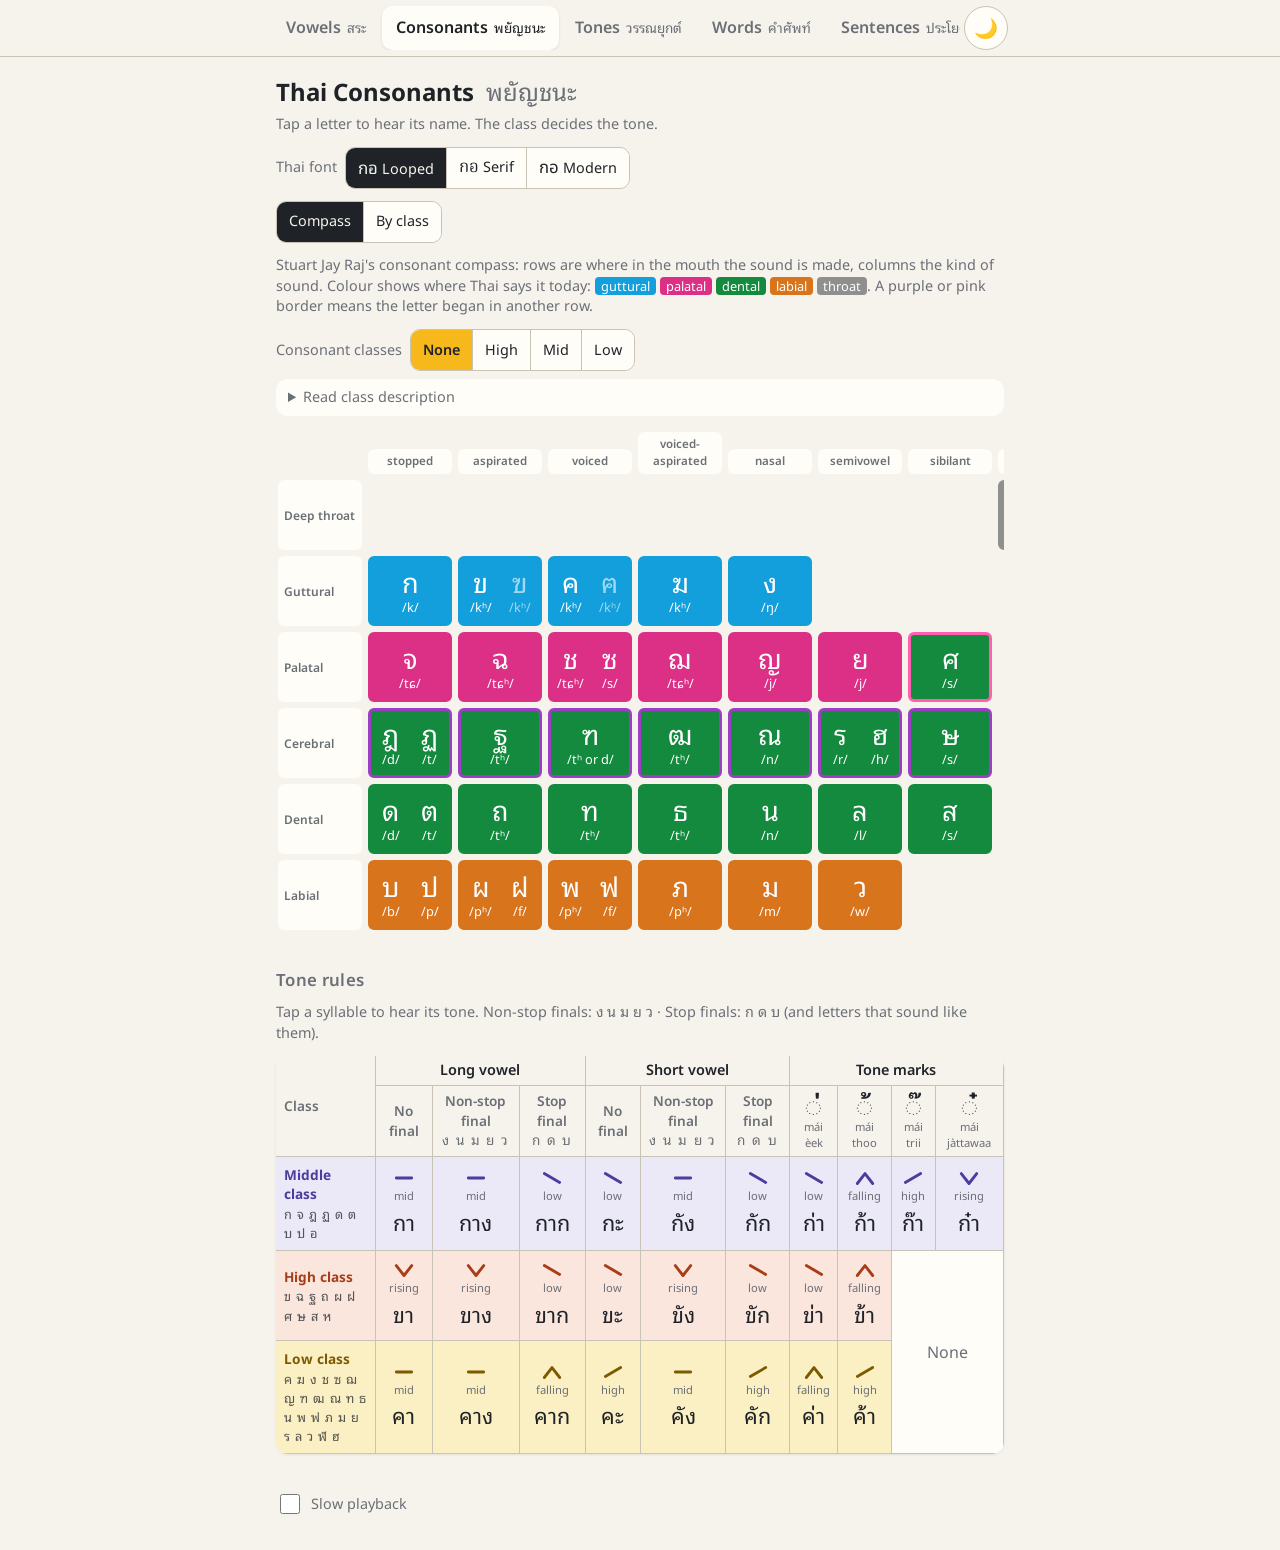
==== commit f48ceb03: "Redo both compasses in Stuart Jay Raj's layouts and add mouth diagrams - Vowels page: SJR's vowel co" ====
--- a/consonants.html
+++ b/consonants.html
@@ -19,21 +19,18 @@
     try {
       const t = localStorage.getItem('theme'); if (t) document.documentElement.dataset.theme = t;
       const f = localStorage.getItem('thaiFont'); if (f) document.documentElement.dataset.thaiFont = f;
-      if (localStorage.getItem('navMenu') === 'on') document.documentElement.dataset.navMenu = 'on';
     } catch (e) {}
   </script>
 </head>
 <body>
   <nav class="topnav" aria-label="Sections">
     <div class="topnav-inner">
-      <button type="button" id="nav-menu-btn" class="nav-menu-btn" aria-expanded="false" aria-controls="nav-tabs" aria-label="Menu"></button>
-      <div class="tabs" id="nav-tabs">
+      <div class="tabs">
         <a class="tab" href="./">Vowels <span class="thai">สระ</span></a>
         <a class="tab" href="consonants.html" aria-current="page">Consonants <span class="thai">พยัญชนะ</span></a>
         <a class="tab" href="tones.html">Tones <span class="thai">วรรณยุกต์</span></a>
         <a class="tab" href="words.html">Words <span class="thai">คำศัพท์</span></a>
         <a class="tab" href="sentences.html">Sentences <span class="thai">ประโยค</span></a>
-        <a class="tab" href="progress.html">Progress <span class="thai">ความคืบหน้า</span></a>
       </div>
       <button type="button" id="theme-toggle" class="theme-toggle" aria-label="Toggle dark mode"></button>
     </div>
@@ -53,8 +50,35 @@
     </header>
 
     <section aria-labelledby="classes-h">
-      <h2 id="classes-h" class="visually-hidden">Consonants by class</h2>
-      <div id="classes"></div>
+      <h2 id="classes-h" class="visually-hidden">Consonants</h2>
+      <div class="view-bar">
+        <div class="segmented" role="group" aria-label="Layout">
+          <button type="button" data-view="compass">Compass</button>
+          <button type="button" data-view="classes">By class</button>
+        </div>
+      </div>
+      <div id="classes" hidden></div>
+      <div id="compass">
+        <p class="hint">Stuart Jay Raj's consonant compass: rows are where in the mouth the sound is made, columns the kind of sound.
+          Colour shows where Thai says it today: <span class="swatch at-guttural">guttural</span> <span class="swatch at-palatal">palatal</span>
+          <span class="swatch at-dental">dental</span> <span class="swatch at-labial">labial</span> <span class="swatch at-deep">throat</span>.
+          A purple or pink border means the letter began in another row.</p>
+        <div class="class-bar">
+          <span class="class-bar-label" id="class-label">Consonant classes</span>
+          <div class="segmented" role="group" aria-labelledby="class-label">
+            <button type="button" data-cls="none">None</button>
+            <button type="button" data-cls="high">High</button>
+            <button type="button" data-cls="mid">Mid</button>
+            <button type="button" data-cls="low">Low</button>
+          </div>
+        </div>
+        <details class="class-desc">
+          <summary>Read class description</summary>
+          <p id="class-note"></p>
+          <a href="#tones-h">See tones ↓</a>
+        </details>
+        <div class="compass-scroll" id="compass-scroll"></div>
+      </div>
       <div id="letter-detail" class="detail detail-sticky" aria-live="polite" hidden></div>
     </section>
 
@@ -69,11 +93,11 @@
 
     <footer>
       <label class="slow-toggle"><input type="checkbox" id="slow"> Slow playback</label>
-      <label class="slow-toggle"><input type="checkbox" id="nav-menu-pref"> Menu button on phones</label>
     </footer>
   </main>
 
   <script src="consonants-data.js"></script>
+  <script src="mouth.js"></script>
   <script src="common.js"></script>
   <script src="consonants.js"></script>
 </body>
--- a/styles.css
+++ b/styles.css
@@ -21,9 +21,6 @@
   --bad: #b91c1c;
   --bad-bg: #fdecec;
   --rising: #a21caf;
-  /* Chart series (validated for colour-blind separation on each surface) */
-  --c-words: #2a78d6; --c-sentences: #c2410c;
-  --c-right: #2a78d6; --c-hint: #eda100; --c-wrong: #e34948;
   --radius: 12px;
   --thai-font: "Noto Sans Thai Looped";
   color-scheme: light;
@@ -52,8 +49,6 @@
     --bad: #ff8a8a;
     --bad-bg: #3d1d1d;
   --rising: #e879f9;
-  --c-words: #3987e5; --c-sentences: #d95926;
-  --c-right: #3987e5; --c-hint: #c98500; --c-wrong: #d03b3b;
     color-scheme: dark;
   }
 }
@@ -80,8 +75,6 @@
   --bad: #ff8a8a;
   --bad-bg: #3d1d1d;
   --rising: #e879f9;
-  --c-words: #3987e5; --c-sentences: #d95926;
-  --c-right: #3987e5; --c-hint: #c98500; --c-wrong: #d03b3b;
   color-scheme: dark;
 }
 
@@ -144,28 +137,6 @@
 .tab { flex: none; }
 @media (max-width: 640px) { .tab .thai { display: none; } }
 @media (max-width: 440px) { .tab { padding: 10px 7px; font-size: .86rem; } .topnav-inner { gap: 0; } }
-
-/* Menu button: opt-in (data-nav-menu="on"), phones only. Tabs drop down as a list. */
-.nav-menu-btn { display: none; }
-@media (max-width: 640px) {
-  :root[data-nav-menu="on"] .nav-menu-btn {
-    display: inline-flex; align-items: center; gap: 10px;
-    min-height: 44px; padding: 8px 14px; border-radius: 10px;
-    background: var(--surface); font-weight: 600;
-  }
-  .nav-menu-icon { font-size: 1.2rem; line-height: 1; }
-  :root[data-nav-menu="on"] .tabs {
-    display: none;
-    position: absolute; top: 100%; left: 0; right: 0;
-    flex-direction: column; gap: 2px;
-    padding: 6px max(12px, env(safe-area-inset-right)) 10px max(12px, env(safe-area-inset-left));
-    background: var(--bg); border-bottom: 1px solid var(--grid);
-    box-shadow: 0 6px 12px rgb(0 0 0 / .12);
-  }
-  :root[data-nav-menu="on"] .topnav.menu-open .tabs { display: flex; }
-  :root[data-nav-menu="on"] .tab { padding: 10px 14px; font-size: 1rem; }
-  :root[data-nav-menu="on"] .tab .thai { display: inline; }
-}
 
 h1 { font-size: 1.5rem; margin: 0 0 4px; }
 .theme-toggle {
@@ -533,54 +504,112 @@
 .tone-notes li { margin-bottom: 6px; }
 .tone-notes a { color: var(--short); }
 
-/* ---------- Progress page ---------- */
-.progress-stats { flex-wrap: wrap; }
-.progress-stats .stat { min-width: 120px; }
-.chart {
-  margin: 16px 0 0; padding: 12px 12px 4px;
-  background: var(--surface); border-radius: var(--radius); box-shadow: 0 1px 3px rgb(0 0 0 / .08);
-}
-.chart-title { font-weight: 600; font-size: .95rem; margin-bottom: 6px; }
-.chart-legend { display: flex; flex-wrap: wrap; gap: 4px 14px; font-size: .8rem; color: var(--muted); margin-bottom: 4px; }
-.legend-item { display: inline-flex; align-items: center; gap: 6px; }
-.swatch { display: inline-block; width: 10px; height: 10px; border-radius: 3px; flex: none; }
-.chart-plot { position: relative; }
-.chart svg { display: block; width: 100%; height: auto; overflow: visible; touch-action: manipulation; }
-.chart .grid { stroke: var(--grid); stroke-width: 1; opacity: .5; }
-.chart .baseline { stroke: var(--grid); stroke-width: 1.5; }
-.chart .tick { fill: var(--muted); font-size: 11px; }
-.chart .value { fill: var(--ink); font-size: 11px; font-weight: 600; }
-.chart .line { fill: none; stroke-width: 2; stroke-linejoin: round; stroke-linecap: round; }
-.chart .dot { stroke: var(--surface); stroke-width: 2; }
-.chart .hit { fill: var(--ink); opacity: 0; cursor: pointer; }
-.chart .hit.on { opacity: .05; }
-.chart-tip {
-  position: absolute; top: 0; transform: translateX(-50%); pointer-events: none; z-index: 2;
-  min-width: 140px; padding: 6px 10px; border-radius: 8px; font-size: .8rem;
-  background: var(--bg); color: var(--ink); border: 1px solid var(--grid); box-shadow: 0 2px 8px rgb(0 0 0 / .15);
-}
-.tip-head { font-weight: 600; margin-bottom: 2px; }
-.tip-row { display: flex; align-items: center; gap: 6px; color: var(--muted); white-space: nowrap; }
-.tip-row b { margin-left: auto; padding-left: 12px; color: var(--ink); }
-.tip-total { border-top: 1px solid var(--grid); margin-top: 3px; padding-top: 3px; }
-.chart-table summary { cursor: pointer; font-size: .8rem; color: var(--muted); padding: 8px 0; }
-.chart-table table, .weak-table { width: 100%; border-collapse: collapse; background: var(--surface); font-size: .85rem; }
-.chart-table th, .chart-table td, .weak-table th, .weak-table td { text-align: left; padding: 5px 8px; border-bottom: 1px solid var(--grid); }
-.chart-table thead th, .weak-table thead th { font-size: .75rem; color: var(--muted); text-transform: uppercase; letter-spacing: .05em; }
-.weak-table td { vertical-align: middle; }
-.weak-rom { font-size: .8rem; margin-top: 2px; }
-/* The charts scale down on phones; keep their text readable (about 10–11px on screen). */
-@media (max-width: 640px) { .chart .tick, .chart .value { font-size: 18px; } }
-/* Weak spots as small cards on phones: Thai + English left, misses + next review right. */
-@media (max-width: 640px) {
-  .weak-table thead { display: none; }
-  .weak-table tr {
-    display: grid; grid-template-columns: 1fr auto; gap: 2px 12px;
-    grid-template-areas: "thai wrong" "en next" "card card";
-    padding: 8px 10px; border-bottom: 1px solid var(--grid);
-  }
-  .weak-table td { border: 0; padding: 0; }
-  .w-thai { grid-area: thai; } .w-en { grid-area: en; font-weight: 600; } .w-card { grid-area: card; font-size: .8rem; }
-  .w-wrong { grid-area: wrong; text-align: right; } .w-wrong::after { content: " wrong"; color: var(--muted); }
-  .w-next { grid-area: next; text-align: right; font-size: .8rem; }
-}
+/* Consonant layout switch, class highlight and compass */
+.view-bar { display: flex; flex-wrap: wrap; gap: 8px; margin-bottom: 12px; }
+:root {
+  --at-deep: #8f8f8f; --at-guttural: #129fdc; --at-palatal: #dc2f86;
+  --at-dental: #138a3d; --at-labial: #d8741c; --from-cerebral: #9c3fc4; --from-palatal: #ff5fae;
+  --glow-high: #ffd23f; --glow-mid: #2fe0ff; --glow-low: #36f05a;
+}
+.at-deep { --tile: var(--at-deep); }
+.at-guttural { --tile: var(--at-guttural); }
+.at-palatal { --tile: var(--at-palatal); }
+.at-dental { --tile: var(--at-dental); }
+.at-labial { --tile: var(--at-labial); }
+.swatch { display: inline-block; padding: 0 6px; border-radius: 4px; background: var(--tile); color: #fff; font-size: .8rem; }
+
+.class-bar { display: flex; flex-wrap: wrap; align-items: center; gap: 8px; margin-bottom: 8px; font-size: .9rem; color: var(--muted); }
+.class-bar button[aria-pressed="true"] { background: #f6b81a; color: #1f2328; font-weight: 600; }
+.class-desc { margin-bottom: 10px; background: var(--surface); border-radius: var(--radius); padding: 8px 12px; font-size: .9rem; }
+.class-desc summary { cursor: pointer; color: var(--muted); }
+.class-desc p { margin: 8px 0; }
+
+.compass-scroll { overflow-x: auto; padding: 6px 2px 10px; }
+.compass-grid {
+  display: grid; grid-template-columns: 84px repeat(10, minmax(84px, 1fr));
+  gap: 6px; min-width: 960px; align-items: stretch;
+}
+.compass-col { font-size: .72rem; font-weight: 600; color: var(--muted); text-align: center; align-self: end; padding: 4px 2px; background: var(--surface); border-radius: 6px; }
+.compass-row {
+  position: sticky; left: 0; z-index: 1;
+  font-size: .75rem; font-weight: 600; color: var(--muted); padding: 6px; background: var(--surface); border-radius: 6px;
+  display: flex; align-items: center;
+}
+.compass-cell { display: flex; justify-content: space-around; border-radius: 6px; background: var(--tile); border: 3px solid var(--tile); min-height: 70px; transition: box-shadow .2s; }
+.compass-cell.from-cerebral { border-color: var(--from-cerebral); }
+.compass-cell.from-palatal { border-color: var(--from-palatal); }
+.compass-letter {
+  flex: 1; display: flex; flex-direction: column; align-items: center; justify-content: center;
+  background: none; border: 0; color: #fff; padding: 4px 2px; border-radius: 4px; min-height: 0;
+}
+.compass-letter .glyph { font-size: 1.7rem; line-height: 1.2; }
+.compass-letter .tile-ipa { font-size: .8rem; }
+.compass-letter.obsolete { opacity: .6; }
+.compass-letter.selected { outline: 3px solid #fff; outline-offset: -3px; background: rgb(0 0 0 / .18); }
+.compass-letter.playing { animation: pulse .6s ease-in-out infinite alternate; }
+[data-highlight="high"] .compass-cell.cls-high { box-shadow: 0 0 0 2px var(--glow-high), 0 0 14px 2px var(--glow-high); }
+[data-highlight="mid"] .compass-cell.cls-mid { box-shadow: 0 0 0 2px var(--glow-mid), 0 0 14px 2px var(--glow-mid); }
+[data-highlight="low"] .compass-cell.cls-low { box-shadow: 0 0 0 2px var(--glow-low), 0 0 14px 2px var(--glow-low); }
+
+/* Mouth diagram */
+:root { --mouth-head: #cbc6bb; --mouth-tongue: #e58a96; }
+:root[data-theme="dark"] { --mouth-head: #5b5f68; --mouth-tongue: #c46b79; }
+@media (prefers-color-scheme: dark) { :root:not([data-theme="light"]) { --mouth-head: #5b5f68; --mouth-tongue: #c46b79; } }
+.mouth { width: 100%; height: auto; display: block; }
+.mouth .m-head { fill: var(--mouth-head); stroke: var(--ink); stroke-width: 2; stroke-linejoin: round; }
+.mouth .m-air { fill: var(--surface); stroke: var(--ink); stroke-width: 2; stroke-linejoin: round; }
+.mouth .m-tongue { fill: var(--mouth-tongue); stroke: var(--ink); stroke-width: 2; }
+.mouth .m-tooth { fill: #fff; stroke: var(--ink); stroke-width: 1.5; }
+.mouth .m-flow { fill: none; stroke: #2a7fd4; stroke-width: 3; stroke-dasharray: 7 5; animation: flow 1s linear infinite; }
+.mouth .m-ghost { fill: none; stroke: var(--ink); stroke-width: 1.5; stroke-dasharray: 4 3; opacity: .6; }
+.mouth .m-move { stroke: #d64545; stroke-width: 2.5; fill: none; }
+.mouth .m-contact { fill: #d64545; stroke: #fff; stroke-width: 2; }
+.mouth .m-contact.near { fill: none; stroke: #d64545; stroke-width: 3; }
+.mouth .m-puff path { stroke: #2a7fd4; stroke-width: 3; }
+.mouth .m-voice { fill: none; stroke: #d64545; stroke-width: 2; }
+.mouth marker path { fill: #2a7fd4; }
+@keyframes flow { to { stroke-dashoffset: -24; } }
+@media (prefers-reduced-motion: reduce) { .mouth .m-flow { animation: none; } }
+.detail-mouth { float: left; width: 130px; margin: 0 14px 6px 0; border-radius: 8px; overflow: hidden; background: var(--surface); }
+.mouth-caption { font-size: .85rem; margin: 0 0 10px; }
+.detail .actions { clear: both; }
+
+/* Letter keyword picture and memory aid */
+.detail-pic { font-size: 2.6rem; line-height: 1; }
+.shape { margin: 0 0 12px; font-size: .95rem; display: flex; flex-direction: column; gap: 6px; }
+.shape-label { font-size: .75rem; color: var(--muted); text-transform: uppercase; letter-spacing: .06em; }
+.shape textarea { font: inherit; width: 100%; padding: 8px; border: 1.5px solid var(--grid); border-radius: 10px; background: var(--bg); color: var(--ink); resize: vertical; }
+.shape-tools { display: flex; gap: 6px; }
+button.small { min-height: 36px; padding: 4px 12px; font-size: .85rem; }
+
+/* Vowel compass */
+:root { --vc-back: #139ed6; --vc-top: #7b3a96; --vc-front: #dc2470; --vc-lips: #e8902b; --vc-thai: #b3203f; --vc-line: #24467f; }
+:root[data-theme="dark"] { --vc-top: #b77ad2; --vc-thai: #ff7590; --vc-line: #8fb0e8; }
+@media (prefers-color-scheme: dark) { :root:not([data-theme="light"]) { --vc-top: #b77ad2; --vc-thai: #ff7590; --vc-line: #8fb0e8; } }
+.vc-scroll { overflow-x: auto; background: var(--surface); border-radius: var(--radius); box-shadow: 0 1px 3px rgb(0 0 0 / .08); padding: 10px 6px; }
+.vowel-compass {
+  display: grid; grid-template-columns: 72px repeat(4, minmax(64px, 1fr)) 3px repeat(2, minmax(64px, 1fr));
+  gap: 4px 6px; min-width: 560px; align-items: center;
+}
+.vc-group { text-align: center; font-variant: small-caps; font-weight: 700; color: var(--muted); letter-spacing: .04em; font-size: 1.05rem; }
+.vc-divider { background: var(--vc-line); border-radius: 2px; align-self: stretch; }
+.vc-col { display: flex; flex-direction: column; align-items: center; font-variant: small-caps; font-weight: 700; font-size: .8rem; color: var(--ink); }
+.vc-col svg { width: 36px; height: 32px; fill: none; stroke: var(--vc-line); stroke-width: 3; stroke-linecap: round; stroke-linejoin: round; }
+.vc-row { font-variant: small-caps; font-weight: 800; font-size: 1.35rem; text-align: right; padding-right: 4px; }
+.vc-back { color: var(--vc-back); }
+.vc-top { color: var(--vc-top); }
+.vc-front { color: var(--vc-front); }
+.vc-lips { color: var(--vc-lips); }
+.vc-cell {
+  display: flex; flex-direction: column; align-items: center; gap: 0;
+  background: none; border: 2px solid transparent; padding: 4px 2px; min-height: 0;
+}
+.vc-ipa { font-family: "Noto Serif", Georgia, serif; font-size: 1.35rem; line-height: 1.2; }
+.vc-thai { font-family: var(--thai-font), sans-serif; font-size: 1.5rem; line-height: 1.3; color: var(--vc-thai); font-weight: 600; }
+.vc-rare { font-size: .7rem; color: var(--vc-thai); line-height: 1; }
+.vc-cell.rare .vc-thai, .vc-cell.echo .vc-thai, .vc-cell.echo .vc-ipa { color: var(--muted); font-weight: 400; }
+.vc-cell.echo { opacity: .55; }
+.vc-cell.selected { border-color: var(--vc-line); background: var(--bg); }
+.vc-cell.playing { animation: pulse .6s ease-in-out infinite alternate; }
+.vc-schwa-label { text-align: right; font-size: .9rem; color: var(--muted); padding-right: 8px; align-self: end; }
+.vc-cell.vc-schwa { border-top: 2px solid var(--grid); border-radius: 0 0 10px 10px; }
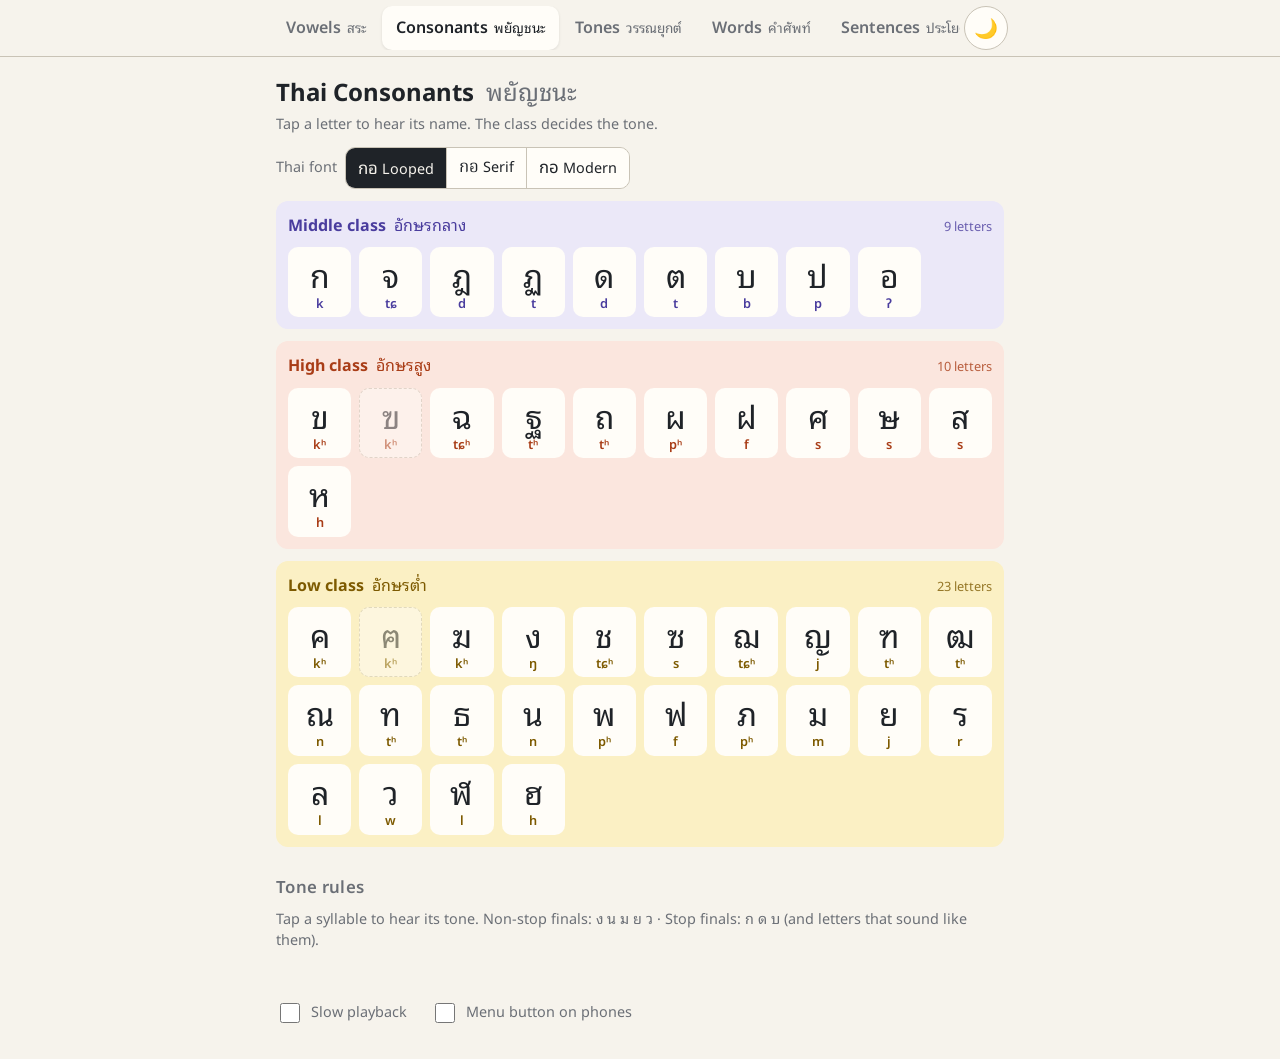
==== commit b9256ff4: "Merge branch 'new-page' into worktree-merge-all" ====
--- a/consonants.html
+++ b/consonants.html
@@ -19,18 +19,21 @@
     try {
       const t = localStorage.getItem('theme'); if (t) document.documentElement.dataset.theme = t;
       const f = localStorage.getItem('thaiFont'); if (f) document.documentElement.dataset.thaiFont = f;
+      if (localStorage.getItem('navMenu') === 'on') document.documentElement.dataset.navMenu = 'on';
     } catch (e) {}
   </script>
 </head>
 <body>
   <nav class="topnav" aria-label="Sections">
     <div class="topnav-inner">
-      <div class="tabs">
+      <button type="button" id="nav-menu-btn" class="nav-menu-btn" aria-expanded="false" aria-controls="nav-tabs" aria-label="Menu"></button>
+      <div class="tabs" id="nav-tabs">
         <a class="tab" href="./">Vowels <span class="thai">สระ</span></a>
         <a class="tab" href="consonants.html" aria-current="page">Consonants <span class="thai">พยัญชนะ</span></a>
         <a class="tab" href="tones.html">Tones <span class="thai">วรรณยุกต์</span></a>
         <a class="tab" href="words.html">Words <span class="thai">คำศัพท์</span></a>
         <a class="tab" href="sentences.html">Sentences <span class="thai">ประโยค</span></a>
+        <a class="tab" href="progress.html">Progress <span class="thai">ความคืบหน้า</span></a>
       </div>
       <button type="button" id="theme-toggle" class="theme-toggle" aria-label="Toggle dark mode"></button>
     </div>
@@ -50,35 +53,8 @@
     </header>
 
     <section aria-labelledby="classes-h">
-      <h2 id="classes-h" class="visually-hidden">Consonants</h2>
-      <div class="view-bar">
-        <div class="segmented" role="group" aria-label="Layout">
-          <button type="button" data-view="compass">Compass</button>
-          <button type="button" data-view="classes">By class</button>
-        </div>
-      </div>
-      <div id="classes" hidden></div>
-      <div id="compass">
-        <p class="hint">Stuart Jay Raj's consonant compass: rows are where in the mouth the sound is made, columns the kind of sound.
-          Colour shows where Thai says it today: <span class="swatch at-guttural">guttural</span> <span class="swatch at-palatal">palatal</span>
-          <span class="swatch at-dental">dental</span> <span class="swatch at-labial">labial</span> <span class="swatch at-deep">throat</span>.
-          A purple or pink border means the letter began in another row.</p>
-        <div class="class-bar">
-          <span class="class-bar-label" id="class-label">Consonant classes</span>
-          <div class="segmented" role="group" aria-labelledby="class-label">
-            <button type="button" data-cls="none">None</button>
-            <button type="button" data-cls="high">High</button>
-            <button type="button" data-cls="mid">Mid</button>
-            <button type="button" data-cls="low">Low</button>
-          </div>
-        </div>
-        <details class="class-desc">
-          <summary>Read class description</summary>
-          <p id="class-note"></p>
-          <a href="#tones-h">See tones ↓</a>
-        </details>
-        <div class="compass-scroll" id="compass-scroll"></div>
-      </div>
+      <h2 id="classes-h" class="visually-hidden">Consonants by class</h2>
+      <div id="classes"></div>
       <div id="letter-detail" class="detail detail-sticky" aria-live="polite" hidden></div>
     </section>
 
@@ -93,11 +69,11 @@
 
     <footer>
       <label class="slow-toggle"><input type="checkbox" id="slow"> Slow playback</label>
+      <label class="slow-toggle"><input type="checkbox" id="nav-menu-pref"> Menu button on phones</label>
     </footer>
   </main>
 
   <script src="consonants-data.js"></script>
-  <script src="mouth.js"></script>
   <script src="common.js"></script>
   <script src="consonants.js"></script>
 </body>
--- a/styles.css
+++ b/styles.css
@@ -21,6 +21,9 @@
   --bad: #b91c1c;
   --bad-bg: #fdecec;
   --rising: #a21caf;
+  /* Chart series (validated for colour-blind separation on each surface) */
+  --c-words: #2a78d6; --c-sentences: #c2410c;
+  --c-right: #2a78d6; --c-hint: #eda100; --c-wrong: #e34948;
   --radius: 12px;
   --thai-font: "Noto Sans Thai Looped";
   color-scheme: light;
@@ -49,6 +52,8 @@
     --bad: #ff8a8a;
     --bad-bg: #3d1d1d;
   --rising: #e879f9;
+  --c-words: #3987e5; --c-sentences: #d95926;
+  --c-right: #3987e5; --c-hint: #c98500; --c-wrong: #d03b3b;
     color-scheme: dark;
   }
 }
@@ -75,6 +80,8 @@
   --bad: #ff8a8a;
   --bad-bg: #3d1d1d;
   --rising: #e879f9;
+  --c-words: #3987e5; --c-sentences: #d95926;
+  --c-right: #3987e5; --c-hint: #c98500; --c-wrong: #d03b3b;
   color-scheme: dark;
 }
 
@@ -137,6 +144,28 @@
 .tab { flex: none; }
 @media (max-width: 640px) { .tab .thai { display: none; } }
 @media (max-width: 440px) { .tab { padding: 10px 7px; font-size: .86rem; } .topnav-inner { gap: 0; } }
+
+/* Menu button: opt-in (data-nav-menu="on"), phones only. Tabs drop down as a list. */
+.nav-menu-btn { display: none; }
+@media (max-width: 640px) {
+  :root[data-nav-menu="on"] .nav-menu-btn {
+    display: inline-flex; align-items: center; gap: 10px;
+    min-height: 44px; padding: 8px 14px; border-radius: 10px;
+    background: var(--surface); font-weight: 600;
+  }
+  .nav-menu-icon { font-size: 1.2rem; line-height: 1; }
+  :root[data-nav-menu="on"] .tabs {
+    display: none;
+    position: absolute; top: 100%; left: 0; right: 0;
+    flex-direction: column; gap: 2px;
+    padding: 6px max(12px, env(safe-area-inset-right)) 10px max(12px, env(safe-area-inset-left));
+    background: var(--bg); border-bottom: 1px solid var(--grid);
+    box-shadow: 0 6px 12px rgb(0 0 0 / .12);
+  }
+  :root[data-nav-menu="on"] .topnav.menu-open .tabs { display: flex; }
+  :root[data-nav-menu="on"] .tab { padding: 10px 14px; font-size: 1rem; }
+  :root[data-nav-menu="on"] .tab .thai { display: inline; }
+}
 
 h1 { font-size: 1.5rem; margin: 0 0 4px; }
 .theme-toggle {
@@ -504,112 +533,54 @@
 .tone-notes li { margin-bottom: 6px; }
 .tone-notes a { color: var(--short); }
 
-/* Consonant layout switch, class highlight and compass */
-.view-bar { display: flex; flex-wrap: wrap; gap: 8px; margin-bottom: 12px; }
-:root {
-  --at-deep: #8f8f8f; --at-guttural: #129fdc; --at-palatal: #dc2f86;
-  --at-dental: #138a3d; --at-labial: #d8741c; --from-cerebral: #9c3fc4; --from-palatal: #ff5fae;
-  --glow-high: #ffd23f; --glow-mid: #2fe0ff; --glow-low: #36f05a;
-}
-.at-deep { --tile: var(--at-deep); }
-.at-guttural { --tile: var(--at-guttural); }
-.at-palatal { --tile: var(--at-palatal); }
-.at-dental { --tile: var(--at-dental); }
-.at-labial { --tile: var(--at-labial); }
-.swatch { display: inline-block; padding: 0 6px; border-radius: 4px; background: var(--tile); color: #fff; font-size: .8rem; }
-
-.class-bar { display: flex; flex-wrap: wrap; align-items: center; gap: 8px; margin-bottom: 8px; font-size: .9rem; color: var(--muted); }
-.class-bar button[aria-pressed="true"] { background: #f6b81a; color: #1f2328; font-weight: 600; }
-.class-desc { margin-bottom: 10px; background: var(--surface); border-radius: var(--radius); padding: 8px 12px; font-size: .9rem; }
-.class-desc summary { cursor: pointer; color: var(--muted); }
-.class-desc p { margin: 8px 0; }
-
-.compass-scroll { overflow-x: auto; padding: 6px 2px 10px; }
-.compass-grid {
-  display: grid; grid-template-columns: 84px repeat(10, minmax(84px, 1fr));
-  gap: 6px; min-width: 960px; align-items: stretch;
-}
-.compass-col { font-size: .72rem; font-weight: 600; color: var(--muted); text-align: center; align-self: end; padding: 4px 2px; background: var(--surface); border-radius: 6px; }
-.compass-row {
-  position: sticky; left: 0; z-index: 1;
-  font-size: .75rem; font-weight: 600; color: var(--muted); padding: 6px; background: var(--surface); border-radius: 6px;
-  display: flex; align-items: center;
-}
-.compass-cell { display: flex; justify-content: space-around; border-radius: 6px; background: var(--tile); border: 3px solid var(--tile); min-height: 70px; transition: box-shadow .2s; }
-.compass-cell.from-cerebral { border-color: var(--from-cerebral); }
-.compass-cell.from-palatal { border-color: var(--from-palatal); }
-.compass-letter {
-  flex: 1; display: flex; flex-direction: column; align-items: center; justify-content: center;
-  background: none; border: 0; color: #fff; padding: 4px 2px; border-radius: 4px; min-height: 0;
-}
-.compass-letter .glyph { font-size: 1.7rem; line-height: 1.2; }
-.compass-letter .tile-ipa { font-size: .8rem; }
-.compass-letter.obsolete { opacity: .6; }
-.compass-letter.selected { outline: 3px solid #fff; outline-offset: -3px; background: rgb(0 0 0 / .18); }
-.compass-letter.playing { animation: pulse .6s ease-in-out infinite alternate; }
-[data-highlight="high"] .compass-cell.cls-high { box-shadow: 0 0 0 2px var(--glow-high), 0 0 14px 2px var(--glow-high); }
-[data-highlight="mid"] .compass-cell.cls-mid { box-shadow: 0 0 0 2px var(--glow-mid), 0 0 14px 2px var(--glow-mid); }
-[data-highlight="low"] .compass-cell.cls-low { box-shadow: 0 0 0 2px var(--glow-low), 0 0 14px 2px var(--glow-low); }
-
-/* Mouth diagram */
-:root { --mouth-head: #cbc6bb; --mouth-tongue: #e58a96; }
-:root[data-theme="dark"] { --mouth-head: #5b5f68; --mouth-tongue: #c46b79; }
-@media (prefers-color-scheme: dark) { :root:not([data-theme="light"]) { --mouth-head: #5b5f68; --mouth-tongue: #c46b79; } }
-.mouth { width: 100%; height: auto; display: block; }
-.mouth .m-head { fill: var(--mouth-head); stroke: var(--ink); stroke-width: 2; stroke-linejoin: round; }
-.mouth .m-air { fill: var(--surface); stroke: var(--ink); stroke-width: 2; stroke-linejoin: round; }
-.mouth .m-tongue { fill: var(--mouth-tongue); stroke: var(--ink); stroke-width: 2; }
-.mouth .m-tooth { fill: #fff; stroke: var(--ink); stroke-width: 1.5; }
-.mouth .m-flow { fill: none; stroke: #2a7fd4; stroke-width: 3; stroke-dasharray: 7 5; animation: flow 1s linear infinite; }
-.mouth .m-ghost { fill: none; stroke: var(--ink); stroke-width: 1.5; stroke-dasharray: 4 3; opacity: .6; }
-.mouth .m-move { stroke: #d64545; stroke-width: 2.5; fill: none; }
-.mouth .m-contact { fill: #d64545; stroke: #fff; stroke-width: 2; }
-.mouth .m-contact.near { fill: none; stroke: #d64545; stroke-width: 3; }
-.mouth .m-puff path { stroke: #2a7fd4; stroke-width: 3; }
-.mouth .m-voice { fill: none; stroke: #d64545; stroke-width: 2; }
-.mouth marker path { fill: #2a7fd4; }
-@keyframes flow { to { stroke-dashoffset: -24; } }
-@media (prefers-reduced-motion: reduce) { .mouth .m-flow { animation: none; } }
-.detail-mouth { float: left; width: 130px; margin: 0 14px 6px 0; border-radius: 8px; overflow: hidden; background: var(--surface); }
-.mouth-caption { font-size: .85rem; margin: 0 0 10px; }
-.detail .actions { clear: both; }
-
-/* Letter keyword picture and memory aid */
-.detail-pic { font-size: 2.6rem; line-height: 1; }
-.shape { margin: 0 0 12px; font-size: .95rem; display: flex; flex-direction: column; gap: 6px; }
-.shape-label { font-size: .75rem; color: var(--muted); text-transform: uppercase; letter-spacing: .06em; }
-.shape textarea { font: inherit; width: 100%; padding: 8px; border: 1.5px solid var(--grid); border-radius: 10px; background: var(--bg); color: var(--ink); resize: vertical; }
-.shape-tools { display: flex; gap: 6px; }
-button.small { min-height: 36px; padding: 4px 12px; font-size: .85rem; }
-
-/* Vowel compass */
-:root { --vc-back: #139ed6; --vc-top: #7b3a96; --vc-front: #dc2470; --vc-lips: #e8902b; --vc-thai: #b3203f; --vc-line: #24467f; }
-:root[data-theme="dark"] { --vc-top: #b77ad2; --vc-thai: #ff7590; --vc-line: #8fb0e8; }
-@media (prefers-color-scheme: dark) { :root:not([data-theme="light"]) { --vc-top: #b77ad2; --vc-thai: #ff7590; --vc-line: #8fb0e8; } }
-.vc-scroll { overflow-x: auto; background: var(--surface); border-radius: var(--radius); box-shadow: 0 1px 3px rgb(0 0 0 / .08); padding: 10px 6px; }
-.vowel-compass {
-  display: grid; grid-template-columns: 72px repeat(4, minmax(64px, 1fr)) 3px repeat(2, minmax(64px, 1fr));
-  gap: 4px 6px; min-width: 560px; align-items: center;
-}
-.vc-group { text-align: center; font-variant: small-caps; font-weight: 700; color: var(--muted); letter-spacing: .04em; font-size: 1.05rem; }
-.vc-divider { background: var(--vc-line); border-radius: 2px; align-self: stretch; }
-.vc-col { display: flex; flex-direction: column; align-items: center; font-variant: small-caps; font-weight: 700; font-size: .8rem; color: var(--ink); }
-.vc-col svg { width: 36px; height: 32px; fill: none; stroke: var(--vc-line); stroke-width: 3; stroke-linecap: round; stroke-linejoin: round; }
-.vc-row { font-variant: small-caps; font-weight: 800; font-size: 1.35rem; text-align: right; padding-right: 4px; }
-.vc-back { color: var(--vc-back); }
-.vc-top { color: var(--vc-top); }
-.vc-front { color: var(--vc-front); }
-.vc-lips { color: var(--vc-lips); }
-.vc-cell {
-  display: flex; flex-direction: column; align-items: center; gap: 0;
-  background: none; border: 2px solid transparent; padding: 4px 2px; min-height: 0;
-}
-.vc-ipa { font-family: "Noto Serif", Georgia, serif; font-size: 1.35rem; line-height: 1.2; }
-.vc-thai { font-family: var(--thai-font), sans-serif; font-size: 1.5rem; line-height: 1.3; color: var(--vc-thai); font-weight: 600; }
-.vc-rare { font-size: .7rem; color: var(--vc-thai); line-height: 1; }
-.vc-cell.rare .vc-thai, .vc-cell.echo .vc-thai, .vc-cell.echo .vc-ipa { color: var(--muted); font-weight: 400; }
-.vc-cell.echo { opacity: .55; }
-.vc-cell.selected { border-color: var(--vc-line); background: var(--bg); }
-.vc-cell.playing { animation: pulse .6s ease-in-out infinite alternate; }
-.vc-schwa-label { text-align: right; font-size: .9rem; color: var(--muted); padding-right: 8px; align-self: end; }
-.vc-cell.vc-schwa { border-top: 2px solid var(--grid); border-radius: 0 0 10px 10px; }
+/* ---------- Progress page ---------- */
+.progress-stats { flex-wrap: wrap; }
+.progress-stats .stat { min-width: 120px; }
+.chart {
+  margin: 16px 0 0; padding: 12px 12px 4px;
+  background: var(--surface); border-radius: var(--radius); box-shadow: 0 1px 3px rgb(0 0 0 / .08);
+}
+.chart-title { font-weight: 600; font-size: .95rem; margin-bottom: 6px; }
+.chart-legend { display: flex; flex-wrap: wrap; gap: 4px 14px; font-size: .8rem; color: var(--muted); margin-bottom: 4px; }
+.legend-item { display: inline-flex; align-items: center; gap: 6px; }
+.swatch { display: inline-block; width: 10px; height: 10px; border-radius: 3px; flex: none; }
+.chart-plot { position: relative; }
+.chart svg { display: block; width: 100%; height: auto; overflow: visible; touch-action: manipulation; }
+.chart .grid { stroke: var(--grid); stroke-width: 1; opacity: .5; }
+.chart .baseline { stroke: var(--grid); stroke-width: 1.5; }
+.chart .tick { fill: var(--muted); font-size: 11px; }
+.chart .value { fill: var(--ink); font-size: 11px; font-weight: 600; }
+.chart .line { fill: none; stroke-width: 2; stroke-linejoin: round; stroke-linecap: round; }
+.chart .dot { stroke: var(--surface); stroke-width: 2; }
+.chart .hit { fill: var(--ink); opacity: 0; cursor: pointer; }
+.chart .hit.on { opacity: .05; }
+.chart-tip {
+  position: absolute; top: 0; transform: translateX(-50%); pointer-events: none; z-index: 2;
+  min-width: 140px; padding: 6px 10px; border-radius: 8px; font-size: .8rem;
+  background: var(--bg); color: var(--ink); border: 1px solid var(--grid); box-shadow: 0 2px 8px rgb(0 0 0 / .15);
+}
+.tip-head { font-weight: 600; margin-bottom: 2px; }
+.tip-row { display: flex; align-items: center; gap: 6px; color: var(--muted); white-space: nowrap; }
+.tip-row b { margin-left: auto; padding-left: 12px; color: var(--ink); }
+.tip-total { border-top: 1px solid var(--grid); margin-top: 3px; padding-top: 3px; }
+.chart-table summary { cursor: pointer; font-size: .8rem; color: var(--muted); padding: 8px 0; }
+.chart-table table, .weak-table { width: 100%; border-collapse: collapse; background: var(--surface); font-size: .85rem; }
+.chart-table th, .chart-table td, .weak-table th, .weak-table td { text-align: left; padding: 5px 8px; border-bottom: 1px solid var(--grid); }
+.chart-table thead th, .weak-table thead th { font-size: .75rem; color: var(--muted); text-transform: uppercase; letter-spacing: .05em; }
+.weak-table td { vertical-align: middle; }
+.weak-rom { font-size: .8rem; margin-top: 2px; }
+/* The charts scale down on phones; keep their text readable (about 10–11px on screen). */
+@media (max-width: 640px) { .chart .tick, .chart .value { font-size: 18px; } }
+/* Weak spots as small cards on phones: Thai + English left, misses + next review right. */
+@media (max-width: 640px) {
+  .weak-table thead { display: none; }
+  .weak-table tr {
+    display: grid; grid-template-columns: 1fr auto; gap: 2px 12px;
+    grid-template-areas: "thai wrong" "en next" "card card";
+    padding: 8px 10px; border-bottom: 1px solid var(--grid);
+  }
+  .weak-table td { border: 0; padding: 0; }
+  .w-thai { grid-area: thai; } .w-en { grid-area: en; font-weight: 600; } .w-card { grid-area: card; font-size: .8rem; }
+  .w-wrong { grid-area: wrong; text-align: right; } .w-wrong::after { content: " wrong"; color: var(--muted); }
+  .w-next { grid-area: next; text-align: right; font-size: .8rem; }
+}
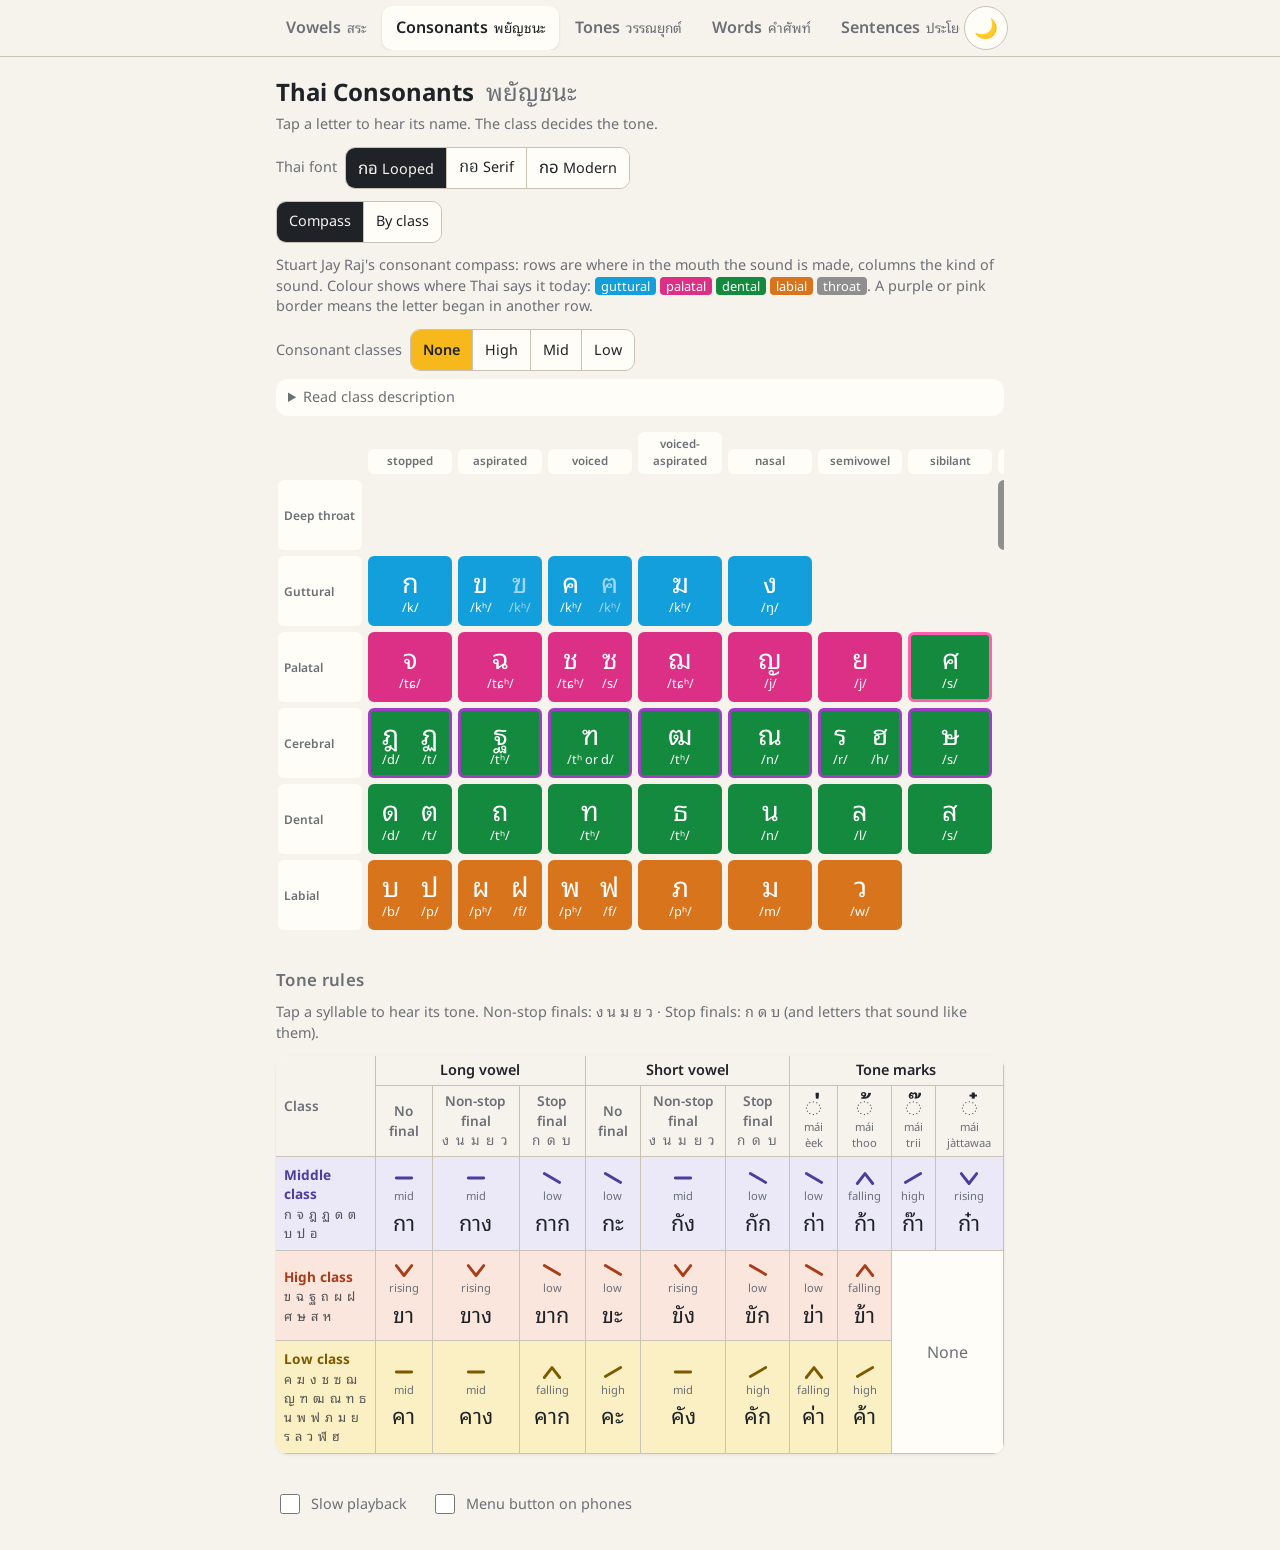
==== commit 2563d7da: "Merge branch 'new-consenent-and-vowel-page' Resolve README/styles.css conflicts with the Progress pa" ====
--- a/consonants.html
+++ b/consonants.html
@@ -53,8 +53,35 @@
     </header>
 
     <section aria-labelledby="classes-h">
-      <h2 id="classes-h" class="visually-hidden">Consonants by class</h2>
-      <div id="classes"></div>
+      <h2 id="classes-h" class="visually-hidden">Consonants</h2>
+      <div class="view-bar">
+        <div class="segmented" role="group" aria-label="Layout">
+          <button type="button" data-view="compass">Compass</button>
+          <button type="button" data-view="classes">By class</button>
+        </div>
+      </div>
+      <div id="classes" hidden></div>
+      <div id="compass">
+        <p class="hint">Stuart Jay Raj's consonant compass: rows are where in the mouth the sound is made, columns the kind of sound.
+          Colour shows where Thai says it today: <span class="place-tag at-guttural">guttural</span> <span class="place-tag at-palatal">palatal</span>
+          <span class="place-tag at-dental">dental</span> <span class="place-tag at-labial">labial</span> <span class="place-tag at-deep">throat</span>.
+          A purple or pink border means the letter began in another row.</p>
+        <div class="class-bar">
+          <span class="class-bar-label" id="class-label">Consonant classes</span>
+          <div class="segmented" role="group" aria-labelledby="class-label">
+            <button type="button" data-cls="none">None</button>
+            <button type="button" data-cls="high">High</button>
+            <button type="button" data-cls="mid">Mid</button>
+            <button type="button" data-cls="low">Low</button>
+          </div>
+        </div>
+        <details class="class-desc">
+          <summary>Read class description</summary>
+          <p id="class-note"></p>
+          <a href="#tones-h">See tones ↓</a>
+        </details>
+        <div class="compass-scroll" id="compass-scroll"></div>
+      </div>
       <div id="letter-detail" class="detail detail-sticky" aria-live="polite" hidden></div>
     </section>
 
@@ -74,6 +101,7 @@
   </main>
 
   <script src="consonants-data.js"></script>
+  <script src="mouth.js"></script>
   <script src="common.js"></script>
   <script src="consonants.js"></script>
 </body>
--- a/styles.css
+++ b/styles.css
@@ -584,3 +584,113 @@
   .w-wrong { grid-area: wrong; text-align: right; } .w-wrong::after { content: " wrong"; color: var(--muted); }
   .w-next { grid-area: next; text-align: right; font-size: .8rem; }
 }
+
+/* Consonant layout switch, class highlight and compass */
+.view-bar { display: flex; flex-wrap: wrap; gap: 8px; margin-bottom: 12px; }
+:root {
+  --at-deep: #8f8f8f; --at-guttural: #129fdc; --at-palatal: #dc2f86;
+  --at-dental: #138a3d; --at-labial: #d8741c; --from-cerebral: #9c3fc4; --from-palatal: #ff5fae;
+  --glow-high: #ffd23f; --glow-mid: #2fe0ff; --glow-low: #36f05a;
+}
+.at-deep { --tile: var(--at-deep); }
+.at-guttural { --tile: var(--at-guttural); }
+.at-palatal { --tile: var(--at-palatal); }
+.at-dental { --tile: var(--at-dental); }
+.at-labial { --tile: var(--at-labial); }
+.place-tag { display: inline-block; padding: 0 6px; border-radius: 4px; background: var(--tile); color: #fff; font-size: .8rem; }
+
+.class-bar { display: flex; flex-wrap: wrap; align-items: center; gap: 8px; margin-bottom: 8px; font-size: .9rem; color: var(--muted); }
+.class-bar button[aria-pressed="true"] { background: #f6b81a; color: #1f2328; font-weight: 600; }
+.class-desc { margin-bottom: 10px; background: var(--surface); border-radius: var(--radius); padding: 8px 12px; font-size: .9rem; }
+.class-desc summary { cursor: pointer; color: var(--muted); }
+.class-desc p { margin: 8px 0; }
+
+.compass-scroll { overflow-x: auto; padding: 6px 2px 10px; }
+.compass-grid {
+  display: grid; grid-template-columns: 84px repeat(10, minmax(84px, 1fr));
+  gap: 6px; min-width: 960px; align-items: stretch;
+}
+.compass-col { font-size: .72rem; font-weight: 600; color: var(--muted); text-align: center; align-self: end; padding: 4px 2px; background: var(--surface); border-radius: 6px; }
+.compass-row {
+  position: sticky; left: 0; z-index: 1;
+  font-size: .75rem; font-weight: 600; color: var(--muted); padding: 6px; background: var(--surface); border-radius: 6px;
+  display: flex; align-items: center;
+}
+.compass-cell { display: flex; justify-content: space-around; border-radius: 6px; background: var(--tile); border: 3px solid var(--tile); min-height: 70px; transition: box-shadow .2s; }
+.compass-cell.from-cerebral { border-color: var(--from-cerebral); }
+.compass-cell.from-palatal { border-color: var(--from-palatal); }
+.compass-letter {
+  flex: 1; display: flex; flex-direction: column; align-items: center; justify-content: center;
+  background: none; border: 0; color: #fff; padding: 4px 2px; border-radius: 4px; min-height: 0;
+}
+.compass-letter .glyph { font-size: 1.7rem; line-height: 1.2; }
+.compass-letter .tile-ipa { font-size: .8rem; }
+.compass-letter.obsolete { opacity: .6; }
+.compass-letter.selected { outline: 3px solid #fff; outline-offset: -3px; background: rgb(0 0 0 / .18); }
+.compass-letter.playing { animation: pulse .6s ease-in-out infinite alternate; }
+[data-highlight="high"] .compass-cell.cls-high { box-shadow: 0 0 0 2px var(--glow-high), 0 0 14px 2px var(--glow-high); }
+[data-highlight="mid"] .compass-cell.cls-mid { box-shadow: 0 0 0 2px var(--glow-mid), 0 0 14px 2px var(--glow-mid); }
+[data-highlight="low"] .compass-cell.cls-low { box-shadow: 0 0 0 2px var(--glow-low), 0 0 14px 2px var(--glow-low); }
+
+/* Mouth diagram */
+:root { --mouth-head: #cbc6bb; --mouth-tongue: #e58a96; }
+:root[data-theme="dark"] { --mouth-head: #5b5f68; --mouth-tongue: #c46b79; }
+@media (prefers-color-scheme: dark) { :root:not([data-theme="light"]) { --mouth-head: #5b5f68; --mouth-tongue: #c46b79; } }
+.mouth { width: 100%; height: auto; display: block; }
+.mouth .m-head { fill: var(--mouth-head); stroke: var(--ink); stroke-width: 2; stroke-linejoin: round; }
+.mouth .m-air { fill: var(--surface); stroke: var(--ink); stroke-width: 2; stroke-linejoin: round; }
+.mouth .m-tongue { fill: var(--mouth-tongue); stroke: var(--ink); stroke-width: 2; }
+.mouth .m-tooth { fill: #fff; stroke: var(--ink); stroke-width: 1.5; }
+.mouth .m-flow { fill: none; stroke: #2a7fd4; stroke-width: 3; stroke-dasharray: 7 5; animation: flow 1s linear infinite; }
+.mouth .m-ghost { fill: none; stroke: var(--ink); stroke-width: 1.5; stroke-dasharray: 4 3; opacity: .6; }
+.mouth .m-move { stroke: #d64545; stroke-width: 2.5; fill: none; }
+.mouth .m-contact { fill: #d64545; stroke: #fff; stroke-width: 2; }
+.mouth .m-contact.near { fill: none; stroke: #d64545; stroke-width: 3; }
+.mouth .m-puff path { stroke: #2a7fd4; stroke-width: 3; }
+.mouth .m-voice { fill: none; stroke: #d64545; stroke-width: 2; }
+.mouth marker path { fill: #2a7fd4; }
+@keyframes flow { to { stroke-dashoffset: -24; } }
+@media (prefers-reduced-motion: reduce) { .mouth .m-flow { animation: none; } }
+.detail-mouth { float: left; width: 130px; margin: 0 14px 6px 0; border-radius: 8px; overflow: hidden; background: var(--surface); }
+.mouth-caption { font-size: .85rem; margin: 0 0 10px; }
+.detail .actions { clear: both; }
+
+/* Letter keyword picture and memory aid */
+.detail-pic { font-size: 2.6rem; line-height: 1; }
+.shape { margin: 0 0 12px; font-size: .95rem; display: flex; flex-direction: column; gap: 6px; }
+.shape-label { font-size: .75rem; color: var(--muted); text-transform: uppercase; letter-spacing: .06em; }
+.shape textarea { font: inherit; width: 100%; padding: 8px; border: 1.5px solid var(--grid); border-radius: 10px; background: var(--bg); color: var(--ink); resize: vertical; }
+.shape-tools { display: flex; gap: 6px; }
+button.small { min-height: 36px; padding: 4px 12px; font-size: .85rem; }
+
+/* Vowel compass */
+:root { --vc-back: #139ed6; --vc-top: #7b3a96; --vc-front: #dc2470; --vc-lips: #e8902b; --vc-thai: #b3203f; --vc-line: #24467f; }
+:root[data-theme="dark"] { --vc-top: #b77ad2; --vc-thai: #ff7590; --vc-line: #8fb0e8; }
+@media (prefers-color-scheme: dark) { :root:not([data-theme="light"]) { --vc-top: #b77ad2; --vc-thai: #ff7590; --vc-line: #8fb0e8; } }
+.vc-scroll { overflow-x: auto; background: var(--surface); border-radius: var(--radius); box-shadow: 0 1px 3px rgb(0 0 0 / .08); padding: 10px 6px; }
+.vowel-compass {
+  display: grid; grid-template-columns: 72px repeat(4, minmax(64px, 1fr)) 3px repeat(2, minmax(64px, 1fr));
+  gap: 4px 6px; min-width: 560px; align-items: center;
+}
+.vc-group { text-align: center; font-variant: small-caps; font-weight: 700; color: var(--muted); letter-spacing: .04em; font-size: 1.05rem; }
+.vc-divider { background: var(--vc-line); border-radius: 2px; align-self: stretch; }
+.vc-col { display: flex; flex-direction: column; align-items: center; font-variant: small-caps; font-weight: 700; font-size: .8rem; color: var(--ink); }
+.vc-col svg { width: 36px; height: 32px; fill: none; stroke: var(--vc-line); stroke-width: 3; stroke-linecap: round; stroke-linejoin: round; }
+.vc-row { font-variant: small-caps; font-weight: 800; font-size: 1.35rem; text-align: right; padding-right: 4px; }
+.vc-back { color: var(--vc-back); }
+.vc-top { color: var(--vc-top); }
+.vc-front { color: var(--vc-front); }
+.vc-lips { color: var(--vc-lips); }
+.vc-cell {
+  display: flex; flex-direction: column; align-items: center; gap: 0;
+  background: none; border: 2px solid transparent; padding: 4px 2px; min-height: 0;
+}
+.vc-ipa { font-family: "Noto Serif", Georgia, serif; font-size: 1.35rem; line-height: 1.2; }
+.vc-thai { font-family: var(--thai-font), sans-serif; font-size: 1.5rem; line-height: 1.3; color: var(--vc-thai); font-weight: 600; }
+.vc-rare { font-size: .7rem; color: var(--vc-thai); line-height: 1; }
+.vc-cell.rare .vc-thai, .vc-cell.echo .vc-thai, .vc-cell.echo .vc-ipa { color: var(--muted); font-weight: 400; }
+.vc-cell.echo { opacity: .55; }
+.vc-cell.selected { border-color: var(--vc-line); background: var(--bg); }
+.vc-cell.playing { animation: pulse .6s ease-in-out infinite alternate; }
+.vc-schwa-label { text-align: right; font-size: .9rem; color: var(--muted); padding-right: 8px; align-self: end; }
+.vc-cell.vc-schwa { border-top: 2px solid var(--grid); border-radius: 0 0 10px 10px; }
